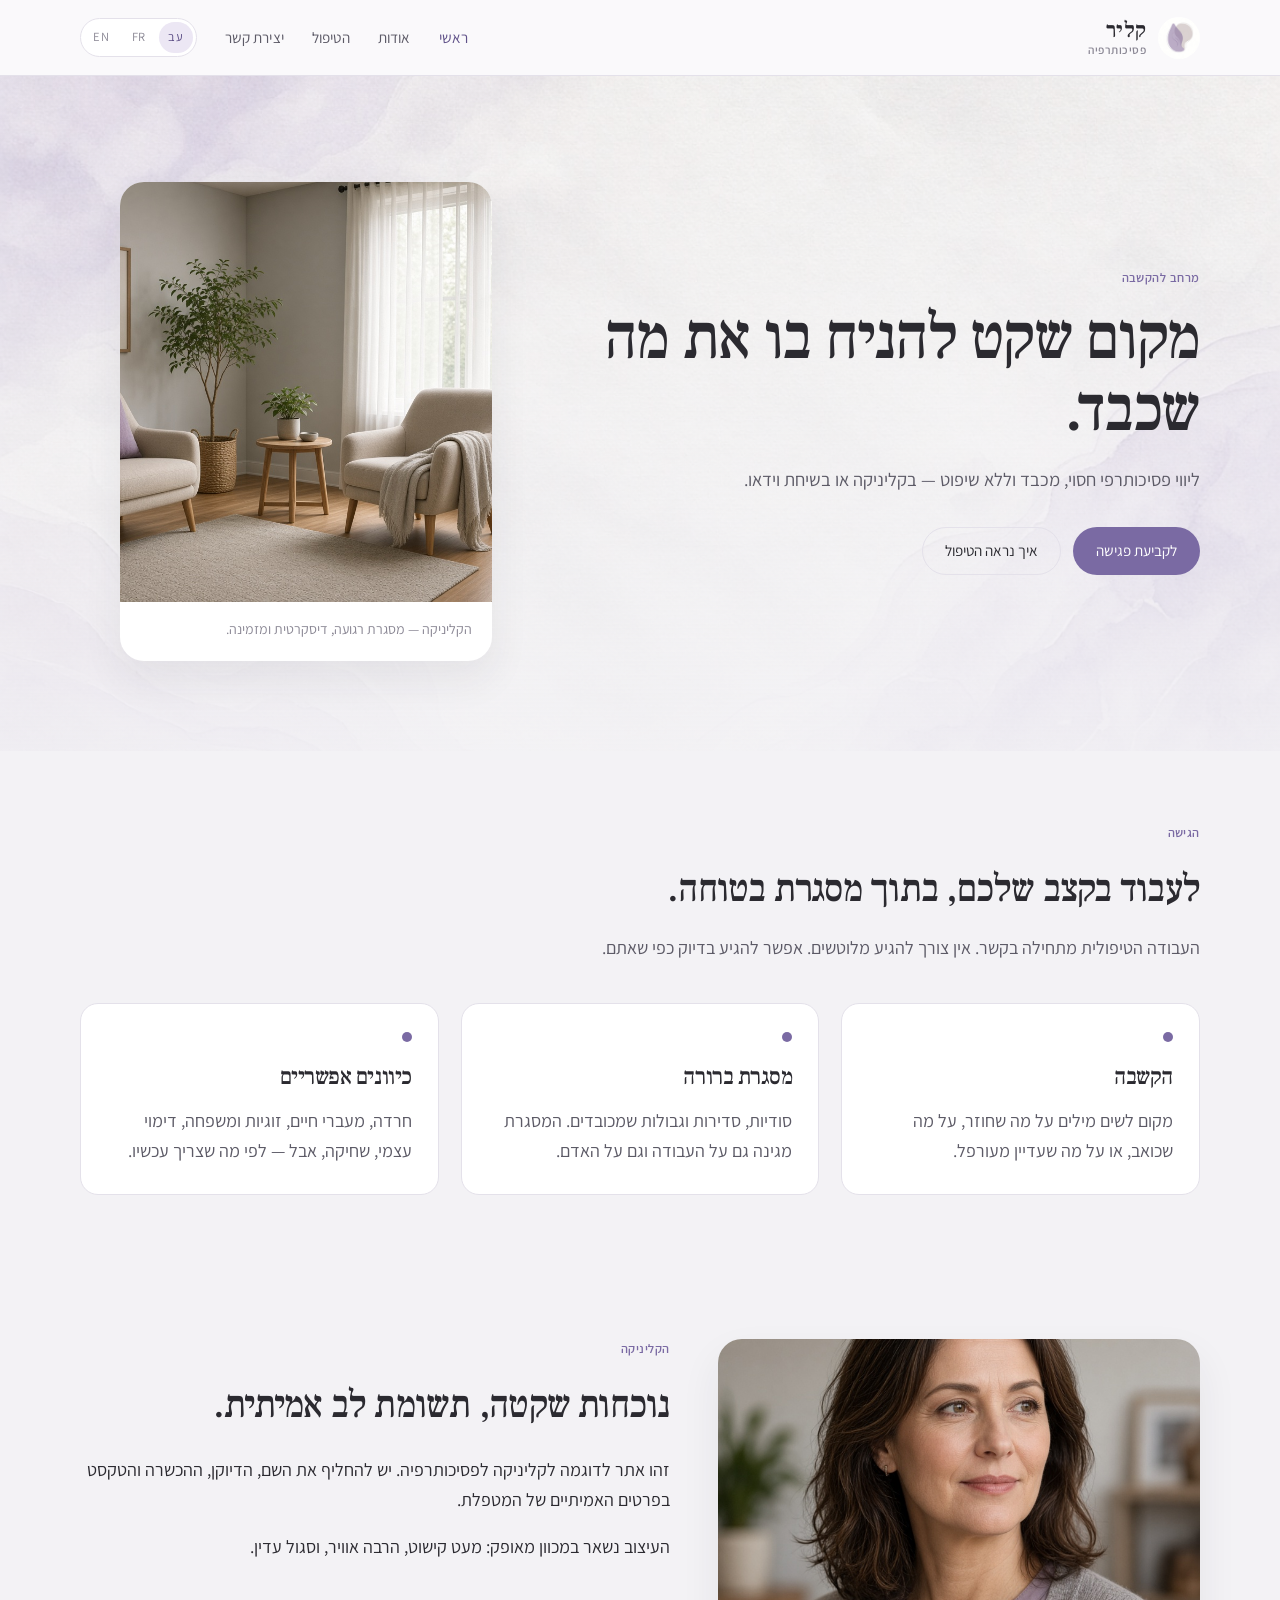
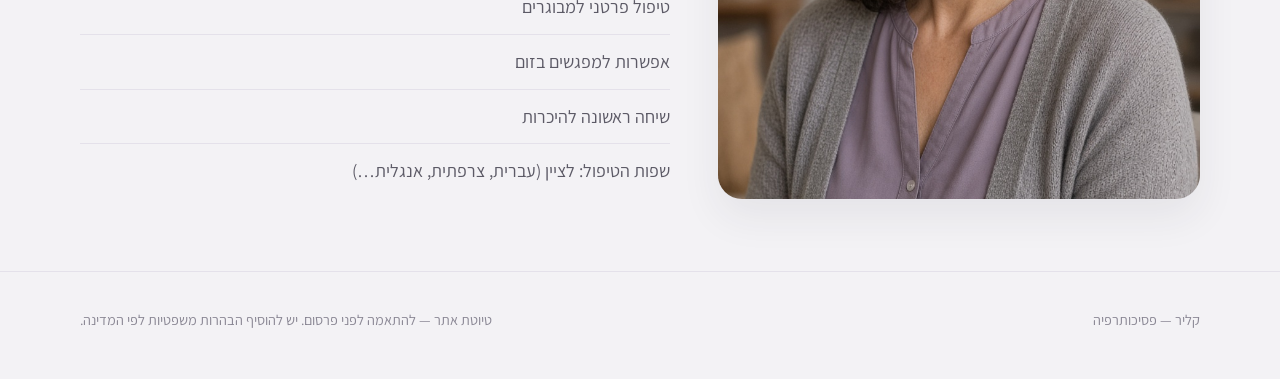
==== index.html @ 71060e82 "Add files via upload" ====
<!DOCTYPE html>
<html lang="he" dir="rtl">
<head>
  <meta charset="UTF-8" />
  <meta name="viewport" content="width=device-width, initial-scale=1" />
  <title>קליר — פסיכותרפיה</title>
  <meta name="description" content="קליניקה לפסיכותרפיה — מרחב הקשבה חסוי ומכבד." />
  <link rel="preconnect" href="https://fonts.googleapis.com" />
  <link rel="preconnect" href="https://fonts.gstatic.com" crossorigin />
  <link href="https://fonts.googleapis.com/css2?family=Assistant:wght@400;500;600;700&family=Cormorant+Garamond:ital,wght@0,500;0,600;1,500&family=Frank+Ruhl+Libre:wght@500;600;700&family=Source+Sans+3:wght@400;500;600&display=swap" rel="stylesheet" />
  <link rel="stylesheet" href="css/styles.css" />
</head>
<body>
  <header class="site-header">
    <div class="wrap header-inner">
      <a class="brand" href="index.html">
        <img class="brand-mark" src="images/logo-mark.jpg" alt="" />
        <span class="brand-text">
          <span class="brand-name">קליר</span>
          <span class="brand-sub" data-i18n="brandSub">פסיכותרפיה</span>
        </span>
      </a>
      <button class="menu-btn" aria-label="תפריט">☰</button>
      <nav class="nav">
        <a class="active" href="index.html" data-i18n="navHome">ראשי</a>
        <a href="about.html" data-i18n="navAbout">אודות</a>
        <a href="services.html" data-i18n="navServices">הטיפול</a>
        <a href="contact.html" data-i18n="navContact">יצירת קשר</a>
        <div class="lang">
          <button type="button" data-lang="he" class="active">עב</button>
          <button type="button" data-lang="fr">FR</button>
          <button type="button" data-lang="en">EN</button>
        </div>
      </nav>
    </div>
  </header>

  <main>
    <section class="hero">
      <div class="hero-bg"></div>
      <div class="wrap hero-grid">
        <div>
          <p class="kicker" data-i18n="kicker">מרחב להקשבה</p>
          <h1 data-i18n="heroTitle">מקום שקט להניח בו את מה שכבד.</h1>
          <p class="lede" data-i18n="heroLede">
            ליווי פסיכותרפי חסוי, מכבד וללא שיפוט — בקליניקה או בשיחת וידאו.
          </p>
          <div class="actions">
            <a class="btn btn-primary" href="contact.html" data-i18n="ctaContact">לקביעת פגישה</a>
            <a class="btn btn-ghost" href="services.html" data-i18n="ctaServices">איך נראה הטיפול</a>
          </div>
        </div>
        <figure class="hero-card">
          <img src="images/cabinet.jpg" alt="חדר טיפול רגוע" />
          <figcaption data-i18n="heroCaption">הקליניקה — מסגרת רגועה, דיסקרטית ומזמינה.</figcaption>
        </figure>
      </div>
    </section>

    <section>
      <div class="wrap">
        <p class="kicker" data-i18n="approachKicker">הגישה</p>
        <h2 class="section-title" data-i18n="approachTitle">לעבוד בקצב שלכם, בתוך מסגרת בטוחה.</h2>
        <p class="section-intro" data-i18n="approachIntro">
          העבודה הטיפולית מתחילה בקשר. אין צורך להגיע מלוטשים. אפשר להגיע בדיוק כפי שאתם.
        </p>
        <div class="cards">
          <article class="card">
            <div class="icon-dot"></div>
            <h3 data-i18n="card1Title">הקשבה</h3>
            <p data-i18n="card1Text">מקום לשים מילים על מה שחוזר, על מה שכואב, או על מה שעדיין מעורפל.</p>
          </article>
          <article class="card">
            <div class="icon-dot"></div>
            <h3 data-i18n="card2Title">מסגרת ברורה</h3>
            <p data-i18n="card2Text">סודיות, סדירות וגבולות שמכובדים. המסגרת מגינה גם על העבודה וגם על האדם.</p>
          </article>
          <article class="card">
            <div class="icon-dot"></div>
            <h3 data-i18n="card3Title">כיוונים אפשריים</h3>
            <p data-i18n="card3Text">חרדה, מעברי חיים, זוגיות ומשפחה, דימוי עצמי, שחיקה, אבל — לפי מה שצריך עכשיו.</p>
          </article>
        </div>
      </div>
    </section>

    <section>
      <div class="wrap split">
        <img src="images/therapist.jpg" alt="דיוקן המטפלת — להחלפה" />
        <div>
          <p class="kicker" data-i18n="aboutKicker">הקליניקה</p>
          <h2 class="section-title" data-i18n="aboutTitle">נוכחות שקטה, תשומת לב אמיתית.</h2>
          <p data-i18n="aboutP1">
            זהו אתר לדוגמה לקליניקה לפסיכותרפיה. יש להחליף את השם, הדיוקן, ההכשרה והטקסט בפרטים האמיתיים של המטפלת.
          </p>
          <p data-i18n="aboutP2">
            העיצוב נשאר במכוון מאופק: מעט קישוט, הרבה אוויר, וסגול עדין.
          </p>
          <ul class="list">
            <li data-i18n="aboutLi1">טיפול פרטני למבוגרים</li>
            <li data-i18n="aboutLi2">אפשרות למפגשים בזום</li>
            <li data-i18n="aboutLi3">שיחה ראשונה להיכרות</li>
            <li data-i18n="aboutLi4">שפות הטיפול: לציין (עברית, צרפתית, אנגלית…)</li>
          </ul>
        </div>
      </div>
    </section>
  </main>

  <footer class="site-footer">
    <div class="wrap footer-grid">
      <div>קליר — <span data-i18n="brandSub">פסיכותרפיה</span></div>
      <div data-i18n="footerNote">טיוטת אתר — להתאמה לפני פרסום. יש להוסיף הבהרות משפטיות לפי המדינה.</div>
    </div>
  </footer>
  <script src="js/main.js"></script>
</body>
</html>
---- css/styles.css ----
:root {
  --bg: #f3f2f5;
  --bg-elev: #fbfafc;
  --surface: #ffffff;
  --ink: #2b2a30;
  --ink-soft: #5c5a66;
  --muted: #8a8794;
  --line: #e4e1ea;
  --violet: #7a6aa3;
  --violet-deep: #5f5188;
  --violet-soft: #ece7f4;
  --violet-mist: #f4f0f8;
  --shadow: 0 18px 40px rgba(47, 40, 62, 0.07);
  --radius: 18px;
  --header-h: 76px;
  --serif: "Frank Ruhl Libre", "Cormorant Garamond", "Times New Roman", serif;
  --sans: "Assistant", "Heebo", "Source Sans 3", "Segoe UI", sans-serif;
}

*,
*::before,
*::after {
  box-sizing: border-box;
}

html {
  scroll-behavior: smooth;
}

html[dir="rtl"] body {
  font-size: 18px;
}

body {
  margin: 0;
  font-family: var(--sans);
  font-size: 17px;
  line-height: 1.65;
  color: var(--ink);
  background: var(--bg);
  min-height: 100vh;
}

img {
  max-width: 100%;
  display: block;
}

a {
  color: var(--violet-deep);
  text-decoration: none;
}

a:hover {
  color: var(--violet);
}

.wrap {
  width: min(1120px, calc(100% - 40px));
  margin: 0 auto;
}

/* Header */
.site-header {
  position: sticky;
  top: 0;
  z-index: 40;
  height: var(--header-h);
  background: rgba(251, 250, 252, 0.88);
  backdrop-filter: blur(16px);
  border-bottom: 1px solid var(--line);
}

.header-inner {
  height: 100%;
  display: flex;
  align-items: center;
  justify-content: space-between;
  gap: 20px;
}

.brand {
  display: flex;
  align-items: center;
  gap: 12px;
  color: var(--ink);
}

.brand-mark {
  width: 42px;
  height: 42px;
  border-radius: 50%;
  object-fit: cover;
  background: var(--violet-soft);
}

.brand-text {
  display: flex;
  flex-direction: column;
  line-height: 1.15;
}

.brand-name {
  font-family: var(--serif);
  font-size: 1.35rem;
  font-weight: 600;
  letter-spacing: 0.01em;
}

.brand-sub {
  font-size: 0.72rem;
  letter-spacing: 0.14em;
  text-transform: uppercase;
  color: var(--muted);
}

.nav {
  display: flex;
  align-items: center;
  gap: 28px;
}

.nav a {
  color: var(--ink-soft);
  font-size: 0.95rem;
  letter-spacing: 0.01em;
}

.nav a:hover,
.nav a.active {
  color: var(--violet-deep);
}

.lang {
  display: flex;
  gap: 4px;
  border: 1px solid var(--line);
  border-radius: 999px;
  padding: 3px;
  background: var(--surface);
}

.lang button {
  border: 0;
  background: transparent;
  color: var(--muted);
  font: inherit;
  font-size: 0.78rem;
  letter-spacing: 0.06em;
  padding: 5px 9px;
  border-radius: 999px;
  cursor: pointer;
}

.lang button.active {
  background: var(--violet-soft);
  color: var(--violet-deep);
}

.menu-btn {
  display: none;
  border: 1px solid var(--line);
  background: var(--surface);
  border-radius: 10px;
  width: 42px;
  height: 42px;
  cursor: pointer;
}

/* Hero */
.hero {
  position: relative;
  padding: 88px 0 72px;
  overflow: hidden;
}

.hero-bg {
  position: absolute;
  inset: 0;
  background:
    linear-gradient(180deg, rgba(243, 242, 245, 0.35), rgba(243, 242, 245, 0.92)),
    url("../images/hero-wash.jpg") center/cover no-repeat;
  pointer-events: none;
}

.hero-grid {
  position: relative;
  display: grid;
  grid-template-columns: 1.15fr 0.85fr;
  gap: 56px;
  align-items: center;
}

.kicker {
  color: var(--violet);
  letter-spacing: 0.16em;
  text-transform: uppercase;
  font-size: 0.78rem;
  font-weight: 600;
  margin: 0 0 14px;
}

html[dir="rtl"] .kicker,
html[dir="rtl"] .brand-sub {
  letter-spacing: 0.04em;
  text-transform: none;
  font-weight: 600;
}

h1,
h2,
h3 {
  font-family: var(--serif);
  font-weight: 500;
  letter-spacing: -0.02em;
  color: var(--ink);
}

h1 {
  font-size: clamp(2.4rem, 5vw, 4.1rem);
  line-height: 1.12;
  margin: 0 0 18px;
}

.lede {
  font-size: 1.15rem;
  color: var(--ink-soft);
  max-width: 36rem;
  margin: 0 0 32px;
}

.actions {
  display: flex;
  flex-wrap: wrap;
  gap: 12px;
}

.btn {
  display: inline-flex;
  align-items: center;
  justify-content: center;
  min-height: 48px;
  padding: 0 22px;
  border-radius: 999px;
  border: 1px solid transparent;
  font: inherit;
  font-size: 0.95rem;
  cursor: pointer;
}

.btn-primary {
  background: var(--violet);
  color: #fff;
}

.btn-primary:hover {
  background: var(--violet-deep);
  color: #fff;
}

.btn-ghost {
  background: transparent;
  border-color: var(--line);
  color: var(--ink);
}

.hero-card {
  background: var(--surface);
  border-radius: 24px;
  box-shadow: var(--shadow);
  overflow: hidden;
}

.hero-card img {
  width: 100%;
  height: 420px;
  object-fit: cover;
}

.hero-card figcaption {
  padding: 16px 20px 20px;
  color: var(--muted);
  font-size: 0.88rem;
}

/* Sections */
section {
  padding: 72px 0;
}

.section-title {
  font-size: clamp(1.8rem, 3vw, 2.6rem);
  margin: 0 0 12px;
}

.section-intro {
  color: var(--ink-soft);
  max-width: 40rem;
  margin: 0 0 40px;
}

.cards {
  display: grid;
  grid-template-columns: repeat(3, 1fr);
  gap: 22px;
}

.card {
  background: var(--surface);
  border: 1px solid var(--line);
  border-radius: var(--radius);
  padding: 28px 26px;
}

.card h3 {
  font-size: 1.45rem;
  margin: 0 0 10px;
}

.card p {
  margin: 0;
  color: var(--ink-soft);
}

.icon-dot {
  width: 10px;
  height: 10px;
  border-radius: 50%;
  background: var(--violet);
  margin-bottom: 16px;
}

.split {
  display: grid;
  grid-template-columns: 0.9fr 1.1fr;
  gap: 48px;
  align-items: center;
}

.split img {
  width: 100%;
  height: 460px;
  object-fit: cover;
  border-radius: 24px;
  box-shadow: var(--shadow);
}

.soft-panel {
  background: var(--violet-mist);
  border-radius: 28px;
  padding: 48px;
}

.list {
  margin: 0;
  padding: 0;
  list-style: none;
}

.list li {
  padding: 12px 0;
  border-bottom: 1px solid var(--line);
  color: var(--ink-soft);
}

.list li:last-child {
  border-bottom: 0;
}

/* Contact */
.form {
  display: grid;
  gap: 14px;
  background: var(--surface);
  border: 1px solid var(--line);
  border-radius: 24px;
  padding: 28px;
}

label {
  display: grid;
  gap: 6px;
  font-size: 0.88rem;
  color: var(--ink-soft);
}

input,
textarea,
select {
  font: inherit;
  color: var(--ink);
  border: 1px solid var(--line);
  border-radius: 12px;
  padding: 12px 14px;
  background: var(--bg-elev);
}

textarea {
  min-height: 140px;
  resize: vertical;
}

.note {
  font-size: 0.85rem;
  color: var(--muted);
}

.meta {
  color: var(--ink-soft);
}

.meta strong {
  display: block;
  color: var(--ink);
  font-weight: 600;
  margin-bottom: 4px;
}

/* Footer */
.site-footer {
  border-top: 1px solid var(--line);
  padding: 36px 0 48px;
  color: var(--muted);
  font-size: 0.9rem;
}

.footer-grid {
  display: flex;
  justify-content: space-between;
  gap: 24px;
  flex-wrap: wrap;
}

/* Utilities */
.center {
  text-align: center;
}

.center .section-intro {
  margin-left: auto;
  margin-right: auto;
}

.page-hero {
  padding: 56px 0 20px;
}

.page-hero h1 {
  font-size: clamp(2.1rem, 4vw, 3.3rem);
}

[hidden] {
  display: none !important;
}

@media (max-width: 860px) {
  .menu-btn {
    display: inline-flex;
    align-items: center;
    justify-content: center;
  }

  .nav {
    display: none;
    position: absolute;
    top: var(--header-h);
    left: 0;
    right: 0;
    background: var(--bg-elev);
    border-bottom: 1px solid var(--line);
    flex-direction: column;
    align-items: flex-start;
    padding: 18px 20px 22px;
    gap: 14px;
  }

  .nav.open {
    display: flex;
  }

  .hero-grid,
  .split,
  .cards {
    grid-template-columns: 1fr;
  }

  .hero-card img,
  .split img {
    height: 320px;
  }

  .soft-panel {
    padding: 28px;
  }
}
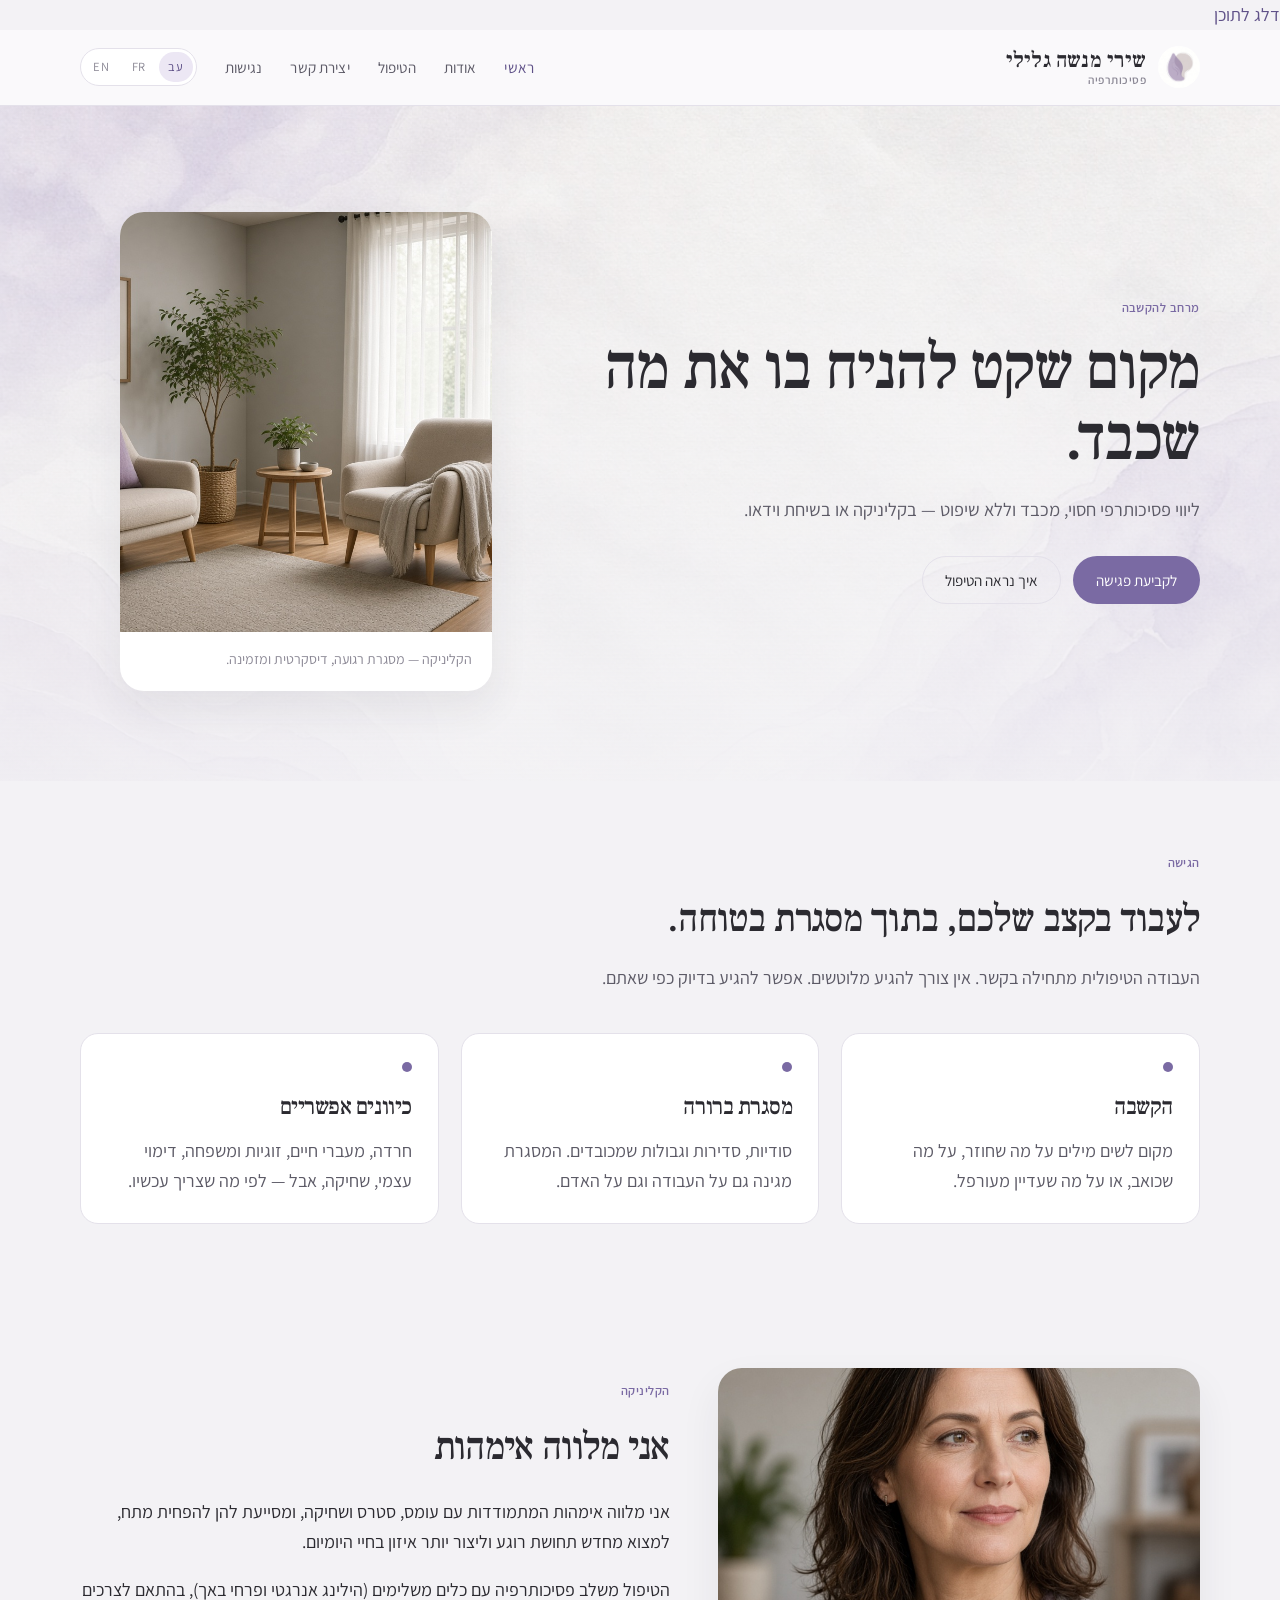
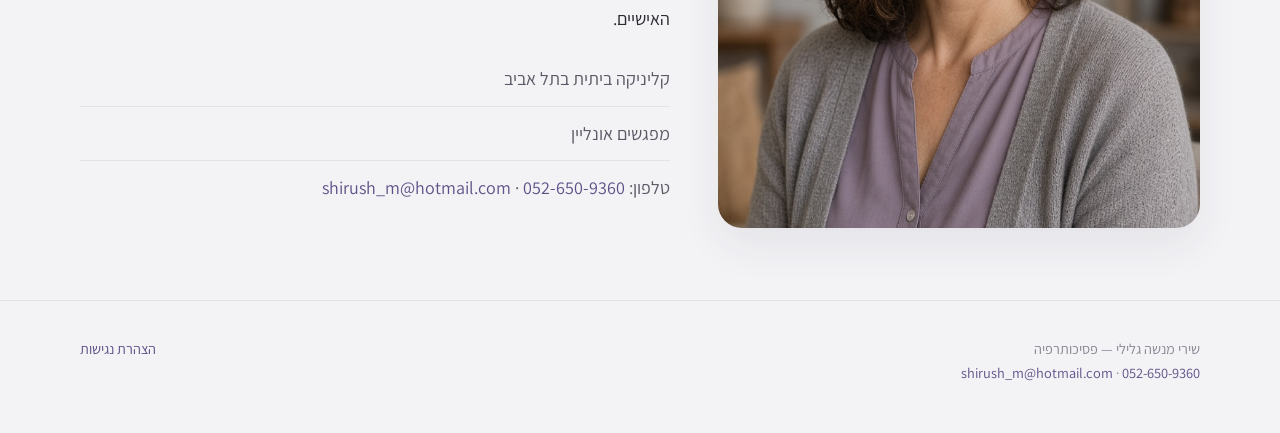
==== commit 456a3c8f: "Add files via upload" ====
--- a/index.html
+++ b/index.html
@@ -3,29 +3,31 @@
 <head>
   <meta charset="UTF-8" />
   <meta name="viewport" content="width=device-width, initial-scale=1" />
-  <title>קליר — פסיכותרפיה</title>
-  <meta name="description" content="קליניקה לפסיכותרפיה — מרחב הקשבה חסוי ומכבד." />
+  <title>שירי מנשה גלילי — פסיכותרפיסטית</title>
+  <meta name="description" content="שירי מנשה גלילי — פסיכותרפיסטית (טיפול רגשי). מרחב הקשבה חסוי ומכבד." />
   <link rel="preconnect" href="https://fonts.googleapis.com" />
   <link rel="preconnect" href="https://fonts.gstatic.com" crossorigin />
   <link href="https://fonts.googleapis.com/css2?family=Assistant:wght@400;500;600;700&family=Cormorant+Garamond:ital,wght@0,500;0,600;1,500&family=Frank+Ruhl+Libre:wght@500;600;700&family=Source+Sans+3:wght@400;500;600&display=swap" rel="stylesheet" />
   <link rel="stylesheet" href="css/styles.css" />
 </head>
 <body>
+  <a class="skip-link" href="#main">דלג לתוכן</a>
   <header class="site-header">
     <div class="wrap header-inner">
       <a class="brand" href="index.html">
-        <img class="brand-mark" src="images/logo-mark.jpg" alt="" />
+        <img class="brand-mark" src="images/logo-mark.jpg" alt="לוגו שירי מנשה גלילי" />
         <span class="brand-text">
-          <span class="brand-name">קליר</span>
-          <span class="brand-sub" data-i18n="brandSub">פסיכותרפיה</span>
+          <span class="brand-name">שירי מנשה גלילי</span>
+          <span class="brand-sub" data-i18n="brandSub">פסיכותרפיסטית</span>
         </span>
       </a>
-      <button class="menu-btn" aria-label="תפריט">☰</button>
+      <button class="menu-btn" aria-label="פתח תפריט" aria-expanded="false">☰</button>
       <nav class="nav">
-        <a class="active" href="index.html" data-i18n="navHome">ראשי</a>
+        <a class="active" href="index.html" aria-current="page" data-i18n="navHome">ראשי</a>
         <a href="about.html" data-i18n="navAbout">אודות</a>
         <a href="services.html" data-i18n="navServices">הטיפול</a>
         <a href="contact.html" data-i18n="navContact">יצירת קשר</a>
+        <a href="accessibility.html">נגישות</a>
         <div class="lang">
           <button type="button" data-lang="he" class="active">עב</button>
           <button type="button" data-lang="fr">FR</button>
@@ -35,7 +37,7 @@
     </div>
   </header>
 
-  <main>
+  <main id="main">
     <section class="hero">
       <div class="hero-bg"></div>
       <div class="wrap hero-grid">
@@ -86,21 +88,20 @@
 
     <section>
       <div class="wrap split">
-        <img src="images/therapist.jpg" alt="דיוקן המטפלת — להחלפה" />
+        <img src="images/therapist.jpg" alt="שירי מנשה גלילי, פסיכותרפיסטית" />
         <div>
-          <p class="kicker" data-i18n="aboutKicker">הקליניקה</p>
-          <h2 class="section-title" data-i18n="aboutTitle">נוכחות שקטה, תשומת לב אמיתית.</h2>
-          <p data-i18n="aboutP1">
-            זהו אתר לדוגמה לקליניקה לפסיכותרפיה. יש להחליף את השם, הדיוקן, ההכשרה והטקסט בפרטים האמיתיים של המטפלת.
+          <p class="kicker">הקליניקה</p>
+          <h2 class="section-title">אני מלווה אימהות</h2>
+          <p>
+            אני מלווה אימהות המתמודדות עם עומס, סטרס ושחיקה, ומסייעת להן להפחית מתח, למצוא מחדש תחושת רוגע וליצור יותר איזון בחיי היומיום.
           </p>
-          <p data-i18n="aboutP2">
-            העיצוב נשאר במכוון מאופק: מעט קישוט, הרבה אוויר, וסגול עדין.
+          <p>
+            הטיפול משלב פסיכותרפיה עם כלים משלימים (הילינג אנרגטי ופרחי באך), בהתאם לצרכים האישיים.
           </p>
           <ul class="list">
-            <li data-i18n="aboutLi1">טיפול פרטני למבוגרים</li>
-            <li data-i18n="aboutLi2">אפשרות למפגשים בזום</li>
-            <li data-i18n="aboutLi3">שיחה ראשונה להיכרות</li>
-            <li data-i18n="aboutLi4">שפות הטיפול: לציין (עברית, צרפתית, אנגלית…)</li>
+            <li>קליניקה ביתית בתל אביב</li>
+            <li>מפגשים אונליין</li>
+            <li>טלפון: <a href="tel:0526509360">052-650-9360</a> · <a href="mailto:shirush_m@hotmail.com">shirush_m@hotmail.com</a></li>
           </ul>
         </div>
       </div>
@@ -109,8 +110,8 @@
 
   <footer class="site-footer">
     <div class="wrap footer-grid">
-      <div>קליר — <span data-i18n="brandSub">פסיכותרפיה</span></div>
-      <div data-i18n="footerNote">טיוטת אתר — להתאמה לפני פרסום. יש להוסיף הבהרות משפטיות לפי המדינה.</div>
+      <div>שירי מנשה גלילי — <span data-i18n="brandSub">פסיכותרפיסטית</span><br><a href="tel:0526509360">052-650-9360</a> · <a href="mailto:shirush_m@hotmail.com">shirush_m@hotmail.com</a></div>
+      <div><a href="accessibility.html">הצהרת נגישות</a></div>
     </div>
   </footer>
   <script src="js/main.js"></script>
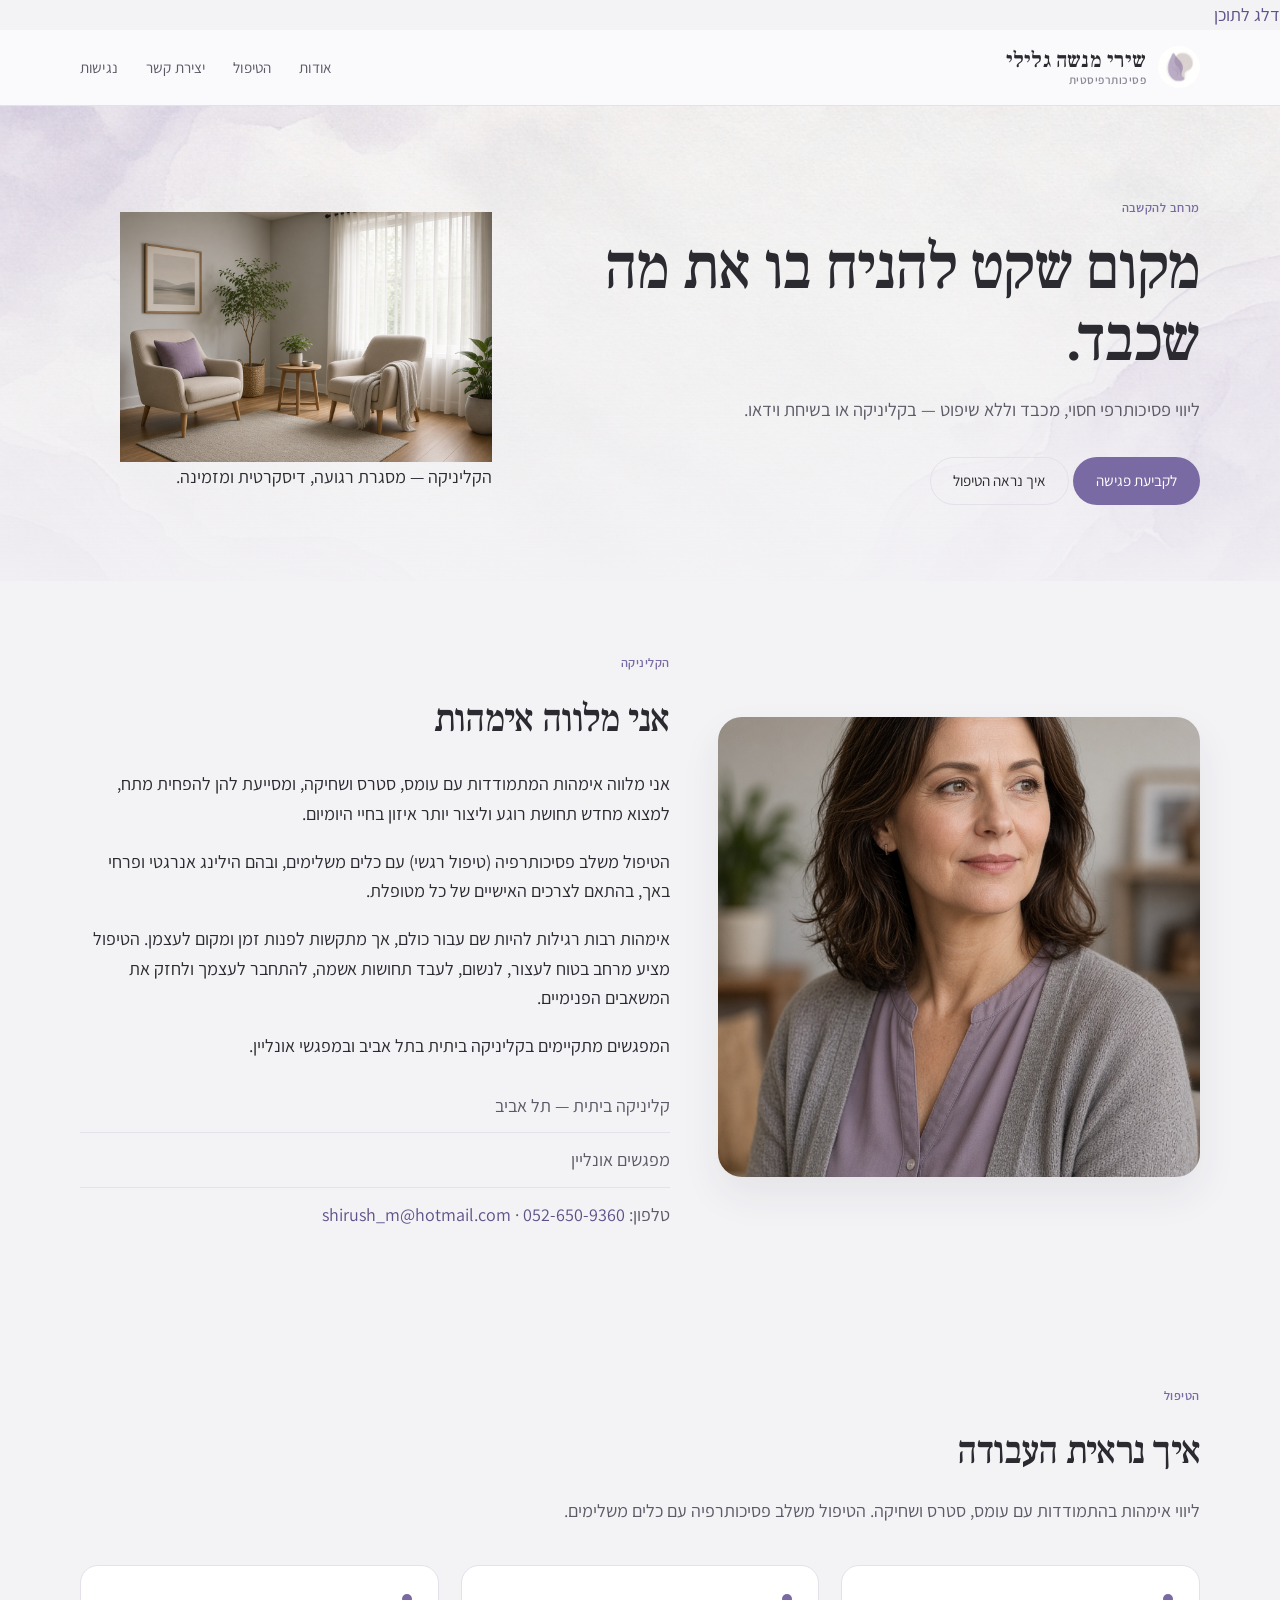
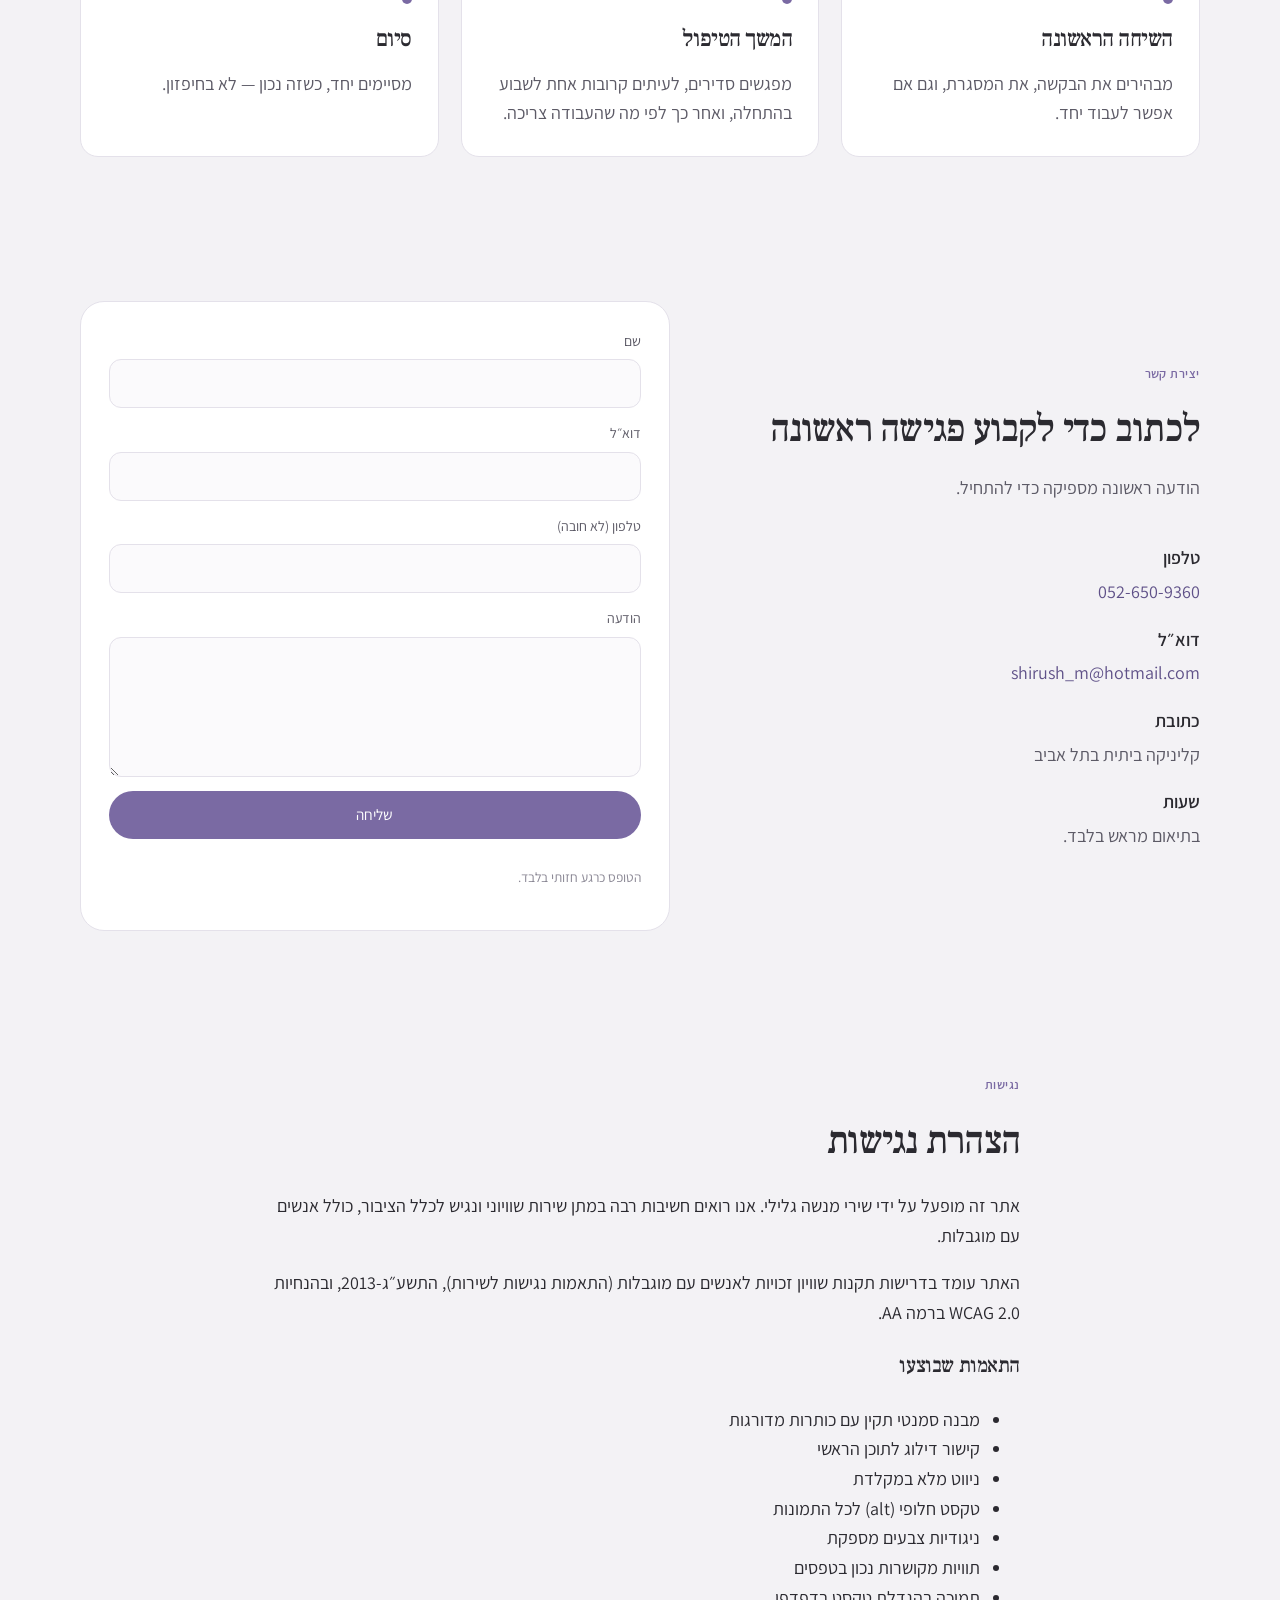
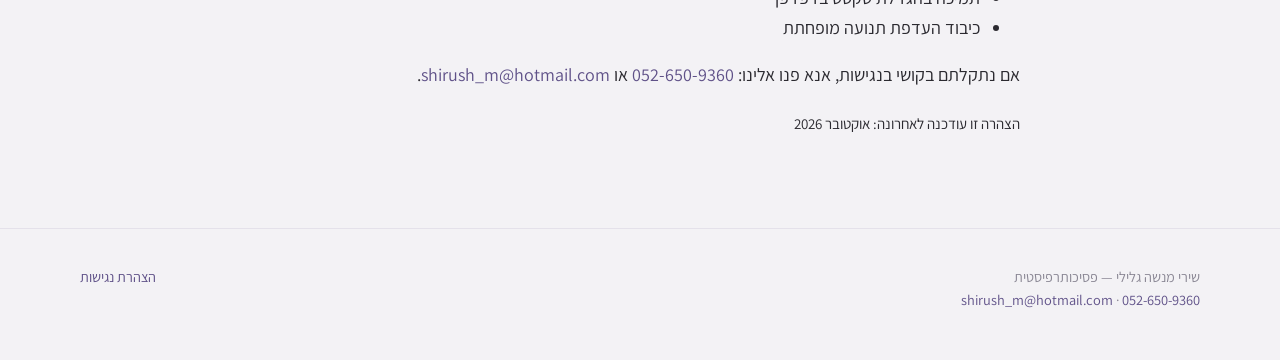
==== commit 7932868d: "Add files via upload" ====
--- a/index.html
+++ b/index.html
@@ -4,7 +4,7 @@
   <meta charset="UTF-8" />
   <meta name="viewport" content="width=device-width, initial-scale=1" />
   <title>שירי מנשה גלילי — פסיכותרפיסטית</title>
-  <meta name="description" content="שירי מנשה גלילי — פסיכותרפיסטית (טיפול רגשי). מרחב הקשבה חסוי ומכבד." />
+  <meta name="description" content="שירי מנשה גלילי — פסיכותרפיסטית (טיפול רגשי). ליווי אימהות בהתמודדות עם עומס, סטרס ושחיקה. קליניקה ביתית בתל אביב ומפגשים אונליין." />
   <link rel="preconnect" href="https://fonts.googleapis.com" />
   <link rel="preconnect" href="https://fonts.gstatic.com" crossorigin />
   <link href="https://fonts.googleapis.com/css2?family=Assistant:wght@400;500;600;700&family=Cormorant+Garamond:ital,wght@0,500;0,600;1,500&family=Frank+Ruhl+Libre:wght@500;600;700&family=Source+Sans+3:wght@400;500;600&display=swap" rel="stylesheet" />
@@ -12,106 +12,155 @@
 </head>
 <body>
   <a class="skip-link" href="#main">דלג לתוכן</a>
-  <header class="site-header">
+  <header class="site-header" role="banner">
     <div class="wrap header-inner">
-      <a class="brand" href="index.html">
+      <a class="brand" href="#top">
         <img class="brand-mark" src="images/logo-mark.jpg" alt="לוגו שירי מנשה גלילי" />
         <span class="brand-text">
           <span class="brand-name">שירי מנשה גלילי</span>
-          <span class="brand-sub" data-i18n="brandSub">פסיכותרפיסטית</span>
+          <span class="brand-sub">פסיכותרפיסטית</span>
         </span>
       </a>
       <button class="menu-btn" aria-label="פתח תפריט" aria-expanded="false">☰</button>
-      <nav class="nav">
-        <a class="active" href="index.html" aria-current="page" data-i18n="navHome">ראשי</a>
-        <a href="about.html" data-i18n="navAbout">אודות</a>
-        <a href="services.html" data-i18n="navServices">הטיפול</a>
-        <a href="contact.html" data-i18n="navContact">יצירת קשר</a>
-        <a href="accessibility.html">נגישות</a>
-        <div class="lang">
-          <button type="button" data-lang="he" class="active">עב</button>
-          <button type="button" data-lang="fr">FR</button>
-          <button type="button" data-lang="en">EN</button>
-        </div>
+      <nav class="nav" role="navigation" aria-label="תפריט ראשי">
+        <a href="#about">אודות</a>
+        <a href="#services">הטיפול</a>
+        <a href="#contact">יצירת קשר</a>
+        <a href="#accessibility">נגישות</a>
       </nav>
     </div>
   </header>
 
   <main id="main">
-    <section class="hero">
+    <!-- Hero -->
+    <section id="top" class="hero">
       <div class="hero-bg"></div>
       <div class="wrap hero-grid">
         <div>
-          <p class="kicker" data-i18n="kicker">מרחב להקשבה</p>
-          <h1 data-i18n="heroTitle">מקום שקט להניח בו את מה שכבד.</h1>
-          <p class="lede" data-i18n="heroLede">
-            ליווי פסיכותרפי חסוי, מכבד וללא שיפוט — בקליניקה או בשיחת וידאו.
-          </p>
-          <div class="actions">
-            <a class="btn btn-primary" href="contact.html" data-i18n="ctaContact">לקביעת פגישה</a>
-            <a class="btn btn-ghost" href="services.html" data-i18n="ctaServices">איך נראה הטיפול</a>
+          <p class="kicker">מרחב להקשבה</p>
+          <h1>מקום שקט להניח בו את מה שכבד.</h1>
+          <p class="lede">ליווי פסיכותרפי חסוי, מכבד וללא שיפוט — בקליניקה או בשיחת וידאו.</p>
+          <div class="hero-actions">
+            <a class="btn btn-primary" href="#contact">לקביעת פגישה</a>
+            <a class="btn btn-ghost" href="#services">איך נראה הטיפול</a>
           </div>
         </div>
-        <figure class="hero-card">
+        <figure class="hero-figure">
           <img src="images/cabinet.jpg" alt="חדר טיפול רגוע" />
-          <figcaption data-i18n="heroCaption">הקליניקה — מסגרת רגועה, דיסקרטית ומזמינה.</figcaption>
+          <figcaption>הקליניקה — מסגרת רגועה, דיסקרטית ומזמינה.</figcaption>
         </figure>
       </div>
     </section>
 
-    <section>
-      <div class="wrap">
-        <p class="kicker" data-i18n="approachKicker">הגישה</p>
-        <h2 class="section-title" data-i18n="approachTitle">לעבוד בקצב שלכם, בתוך מסגרת בטוחה.</h2>
-        <p class="section-intro" data-i18n="approachIntro">
-          העבודה הטיפולית מתחילה בקשר. אין צורך להגיע מלוטשים. אפשר להגיע בדיוק כפי שאתם.
-        </p>
-        <div class="cards">
-          <article class="card">
-            <div class="icon-dot"></div>
-            <h3 data-i18n="card1Title">הקשבה</h3>
-            <p data-i18n="card1Text">מקום לשים מילים על מה שחוזר, על מה שכואב, או על מה שעדיין מעורפל.</p>
-          </article>
-          <article class="card">
-            <div class="icon-dot"></div>
-            <h3 data-i18n="card2Title">מסגרת ברורה</h3>
-            <p data-i18n="card2Text">סודיות, סדירות וגבולות שמכובדים. המסגרת מגינה גם על העבודה וגם על האדם.</p>
-          </article>
-          <article class="card">
-            <div class="icon-dot"></div>
-            <h3 data-i18n="card3Title">כיוונים אפשריים</h3>
-            <p data-i18n="card3Text">חרדה, מעברי חיים, זוגיות ומשפחה, דימוי עצמי, שחיקה, אבל — לפי מה שצריך עכשיו.</p>
-          </article>
-        </div>
-      </div>
-    </section>
-
-    <section>
+    <!-- About -->
+    <section id="about">
       <div class="wrap split">
         <img src="images/therapist.jpg" alt="שירי מנשה גלילי, פסיכותרפיסטית" />
         <div>
           <p class="kicker">הקליניקה</p>
           <h2 class="section-title">אני מלווה אימהות</h2>
-          <p>
-            אני מלווה אימהות המתמודדות עם עומס, סטרס ושחיקה, ומסייעת להן להפחית מתח, למצוא מחדש תחושת רוגע וליצור יותר איזון בחיי היומיום.
-          </p>
-          <p>
-            הטיפול משלב פסיכותרפיה עם כלים משלימים (הילינג אנרגטי ופרחי באך), בהתאם לצרכים האישיים.
-          </p>
+          <p>אני מלווה אימהות המתמודדות עם עומס, סטרס ושחיקה, ומסייעת להן להפחית מתח, למצוא מחדש תחושת רוגע וליצור יותר איזון בחיי היומיום.</p>
+          <p>הטיפול משלב פסיכותרפיה (טיפול רגשי) עם כלים משלימים, ובהם הילינג אנרגטי ופרחי באך, בהתאם לצרכים האישיים של כל מטופלת.</p>
+          <p>אימהות רבות רגילות להיות שם עבור כולם, אך מתקשות לפנות זמן ומקום לעצמן. הטיפול מציע מרחב בטוח לעצור, לנשום, לעבד תחושות אשמה, להתחבר לעצמך ולחזק את המשאבים הפנימיים.</p>
+          <p>המפגשים מתקיימים בקליניקה ביתית בתל אביב ובמפגשי אונליין.</p>
           <ul class="list">
-            <li>קליניקה ביתית בתל אביב</li>
+            <li>קליניקה ביתית — תל אביב</li>
             <li>מפגשים אונליין</li>
             <li>טלפון: <a href="tel:0526509360">052-650-9360</a> · <a href="mailto:shirush_m@hotmail.com">shirush_m@hotmail.com</a></li>
           </ul>
         </div>
       </div>
     </section>
+
+    <!-- Services -->
+    <section id="services">
+      <div class="wrap">
+        <p class="kicker">הטיפול</p>
+        <h2 class="section-title">איך נראית העבודה</h2>
+        <p class="section-intro">ליווי אימהות בהתמודדות עם עומס, סטרס ושחיקה. הטיפול משלב פסיכותרפיה עם כלים משלימים.</p>
+        <div class="cards">
+          <article class="card">
+            <div class="icon-dot"></div>
+            <h3>השיחה הראשונה</h3>
+            <p>מבהירים את הבקשה, את המסגרת, וגם אם אפשר לעבוד יחד.</p>
+          </article>
+          <article class="card">
+            <div class="icon-dot"></div>
+            <h3>המשך הטיפול</h3>
+            <p>מפגשים סדירים, לעיתים קרובות אחת לשבוע בהתחלה, ואחר כך לפי מה שהעבודה צריכה.</p>
+          </article>
+          <article class="card">
+            <div class="icon-dot"></div>
+            <h3>סיום</h3>
+            <p>מסיימים יחד, כשזה נכון — לא בחיפזון.</p>
+          </article>
+        </div>
+      </div>
+    </section>
+
+    <!-- Contact -->
+    <section id="contact">
+      <div class="wrap split">
+        <div>
+          <p class="kicker">יצירת קשר</p>
+          <h2 class="section-title">לכתוב כדי לקבוע פגישה ראשונה</h2>
+          <p class="section-intro">הודעה ראשונה מספיקה כדי להתחיל.</p>
+          <p class="meta"><strong>טלפון</strong> <a href="tel:0526509360">052-650-9360</a></p>
+          <p class="meta"><strong>דוא״ל</strong> <a href="mailto:shirush_m@hotmail.com">shirush_m@hotmail.com</a></p>
+          <p class="meta"><strong>כתובת</strong> קליניקה ביתית בתל אביב</p>
+          <p class="meta"><strong>שעות</strong> בתיאום מראש בלבד.</p>
+        </div>
+        <form class="form" action="#" method="post">
+          <label for="name">
+            <span>שם</span>
+            <input id="name" type="text" name="name" required aria-required="true" />
+          </label>
+          <label for="email">
+            <span>דוא״ל</span>
+            <input id="email" type="email" name="email" required aria-required="true" />
+          </label>
+          <label for="phone">
+            <span>טלפון (לא חובה)</span>
+            <input id="phone" type="tel" name="phone" />
+          </label>
+          <label for="message">
+            <span>הודעה</span>
+            <textarea id="message" name="message" required aria-required="true"></textarea>
+          </label>
+          <button class="btn btn-primary" type="submit">שליחה</button>
+          <p class="note">הטופס כרגע חזותי בלבד.</p>
+        </form>
+      </div>
+    </section>
+
+    <!-- Accessibility -->
+    <section id="accessibility">
+      <div class="wrap" style="max-width: 760px;">
+        <p class="kicker">נגישות</p>
+        <h2 class="section-title">הצהרת נגישות</h2>
+        <p>אתר זה מופעל על ידי שירי מנשה גלילי. אנו רואים חשיבות רבה במתן שירות שוויוני ונגיש לכלל הציבור, כולל אנשים עם מוגבלות.</p>
+        <p>האתר עומד בדרישות תקנות שוויון זכויות לאנשים עם מוגבלות (התאמות נגישות לשירות), התשע״ג-2013, ובהנחיות WCAG 2.0 ברמה AA.</p>
+        <h3>התאמות שבוצעו</h3>
+        <ul>
+          <li>מבנה סמנטי תקין עם כותרות מדורגות</li>
+          <li>קישור דילוג לתוכן הראשי</li>
+          <li>ניווט מלא במקלדת</li>
+          <li>טקסט חלופי (alt) לכל התמונות</li>
+          <li>ניגודיות צבעים מספקת</li>
+          <li>תוויות מקושרות נכון בטפסים</li>
+          <li>תמיכה בהגדלת טקסט בדפדפן</li>
+          <li>כיבוד העדפת תנועה מופחתת</li>
+        </ul>
+        <p>אם נתקלתם בקושי בנגישות, אנא פנו אלינו: <a href="tel:0526509360">052-650-9360</a> או <a href="mailto:shirush_m@hotmail.com">shirush_m@hotmail.com</a>.</p>
+        <p><small>הצהרה זו עודכנה לאחרונה: אוקטובר 2026</small></p>
+      </div>
+    </section>
   </main>
 
-  <footer class="site-footer">
+  <footer class="site-footer" role="contentinfo">
     <div class="wrap footer-grid">
-      <div>שירי מנשה גלילי — <span data-i18n="brandSub">פסיכותרפיסטית</span><br><a href="tel:0526509360">052-650-9360</a> · <a href="mailto:shirush_m@hotmail.com">shirush_m@hotmail.com</a></div>
-      <div><a href="accessibility.html">הצהרת נגישות</a></div>
+      <div>שירי מנשה גלילי — פסיכותרפיסטית<br><a href="tel:0526509360">052-650-9360</a> · <a href="mailto:shirush_m@hotmail.com">shirush_m@hotmail.com</a></div>
+      <div><a href="#accessibility">הצהרת נגישות</a></div>
     </div>
   </footer>
   <script src="js/main.js"></script>
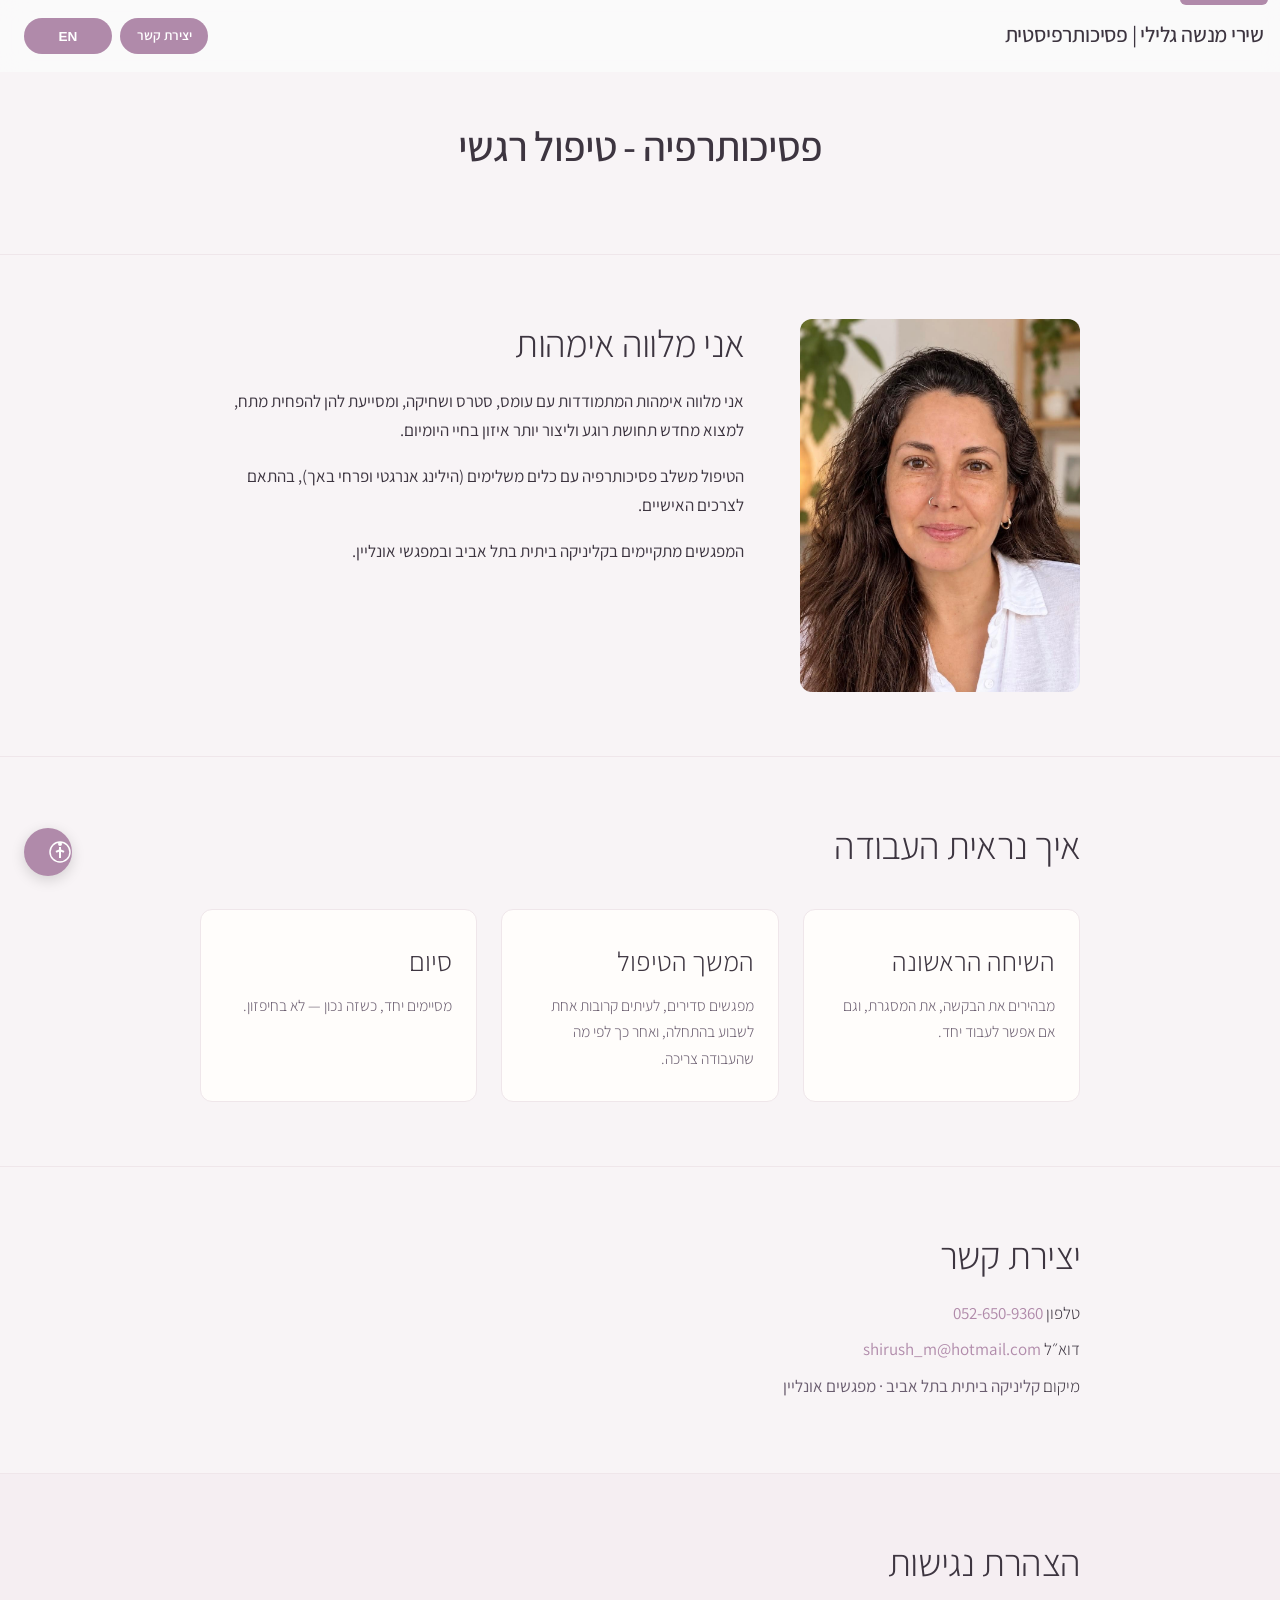
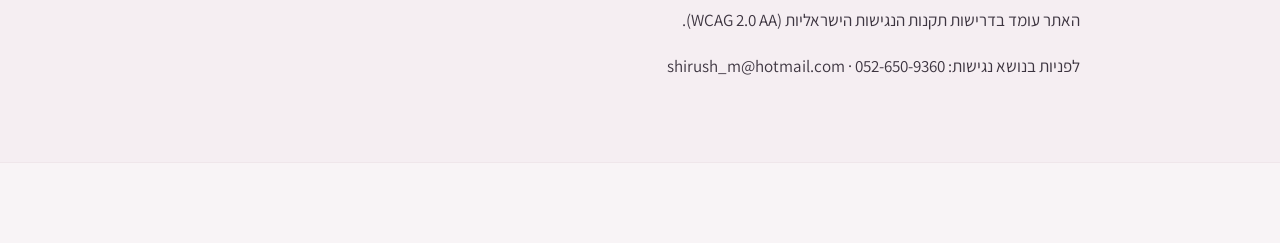
==== commit 4d132b80: "Add files via upload" ====
--- a/index.html
+++ b/index.html
@@ -4,70 +4,48 @@
   <meta charset="UTF-8" />
   <meta name="viewport" content="width=device-width, initial-scale=1" />
   <title>שירי מנשה גלילי — פסיכותרפיסטית</title>
-  <meta name="description" content="שירי מנשה גלילי — פסיכותרפיסטית (טיפול רגשי). ליווי אימהות בהתמודדות עם עומס, סטרס ושחיקה. קליניקה ביתית בתל אביב ומפגשים אונליין." />
+  <meta name="description" content="שירי מנשה גלילי — פסיכותרפיסטית. ליווי אימהות בהתמודדות עם עומס, סטרס ושחיקה. קליניקה ביתית בתל אביב ומפגשים אונליין." />
   <link rel="preconnect" href="https://fonts.googleapis.com" />
   <link rel="preconnect" href="https://fonts.gstatic.com" crossorigin />
-  <link href="https://fonts.googleapis.com/css2?family=Assistant:wght@400;500;600;700&family=Cormorant+Garamond:ital,wght@0,500;0,600;1,500&family=Frank+Ruhl+Libre:wght@500;600;700&family=Source+Sans+3:wght@400;500;600&display=swap" rel="stylesheet" />
+  <link href="https://fonts.googleapis.com/css2?family=Assistant:wght@300;400;500&family=Frank+Ruhl+Libre:wght@300;400;500&display=swap" rel="stylesheet" />
   <link rel="stylesheet" href="css/styles.css" />
 </head>
 <body>
   <a class="skip-link" href="#main">דלג לתוכן</a>
+  <a class="a11y-fab" href="#accessibility" aria-label="הצהרת נגישות" title="הצהרת נגישות">
+    <svg xmlns="http://www.w3.org/2000/svg" width="24" height="24" viewBox="0 0 24 24" fill="currentColor" aria-hidden="true">
+      <path d="M12 2a2 2 0 1 1 0 4 2 2 0 0 1 0-4zm-1 5h2v2.5l3.5 1.5-1 1.8-2.5-1V18h-2v-6.2l-2.5 1-1-1.8L11 9.5V7z"/>
+      <circle cx="12" cy="12" r="10" fill="none" stroke="currentColor" stroke-width="1.5"/>
+    </svg>
+  </a>
+
   <header class="site-header" role="banner">
     <div class="wrap header-inner">
       <a class="brand" href="#top">
-        <img class="brand-mark" src="images/logo-mark.jpg" alt="לוגו שירי מנשה גלילי" />
-        <span class="brand-text">
-          <span class="brand-name">שירי מנשה גלילי</span>
-          <span class="brand-sub">פסיכותרפיסטית</span>
-        </span>
+        <span class="brand-name" data-i18n="brand">שירי מנשה גלילי | פסיכותרפיסטית</span>
       </a>
-      <button class="menu-btn" aria-label="פתח תפריט" aria-expanded="false">☰</button>
-      <nav class="nav" role="navigation" aria-label="תפריט ראשי">
-        <a href="#about">אודות</a>
-        <a href="#services">הטיפול</a>
-        <a href="#contact">יצירת קשר</a>
-        <a href="#accessibility">נגישות</a>
-      </nav>
+      <button class="lang-toggle" type="button" aria-label="החלף שפה">EN</button>
+      <a class="lang-toggle" href="#contact" data-i18n="ctaContact">יצירת קשר</a>
     </div>
   </header>
 
   <main id="main">
     <!-- Hero -->
     <section id="top" class="hero">
-      <div class="hero-bg"></div>
-      <div class="wrap hero-grid">
-        <div>
-          <p class="kicker">מרחב להקשבה</p>
-          <h1>מקום שקט להניח בו את מה שכבד.</h1>
-          <p class="lede">ליווי פסיכותרפי חסוי, מכבד וללא שיפוט — בקליניקה או בשיחת וידאו.</p>
-          <div class="hero-actions">
-            <a class="btn btn-primary" href="#contact">לקביעת פגישה</a>
-            <a class="btn btn-ghost" href="#services">איך נראה הטיפול</a>
-          </div>
-        </div>
-        <figure class="hero-figure">
-          <img src="images/cabinet.jpg" alt="חדר טיפול רגוע" />
-          <figcaption>הקליניקה — מסגרת רגועה, דיסקרטית ומזמינה.</figcaption>
-        </figure>
+      <div class="wrap">
+        <h1 data-i18n="heroTitle">פסיכותרפיה - טיפול רגשי</h1>
       </div>
     </section>
 
     <!-- About -->
     <section id="about">
       <div class="wrap split">
-        <img src="images/therapist.jpg" alt="שירי מנשה גלילי, פסיכותרפיסטית" />
+        <img src="images/therapist.jpg" alt="שירי מנשה גלילי" />
         <div>
-          <p class="kicker">הקליניקה</p>
-          <h2 class="section-title">אני מלווה אימהות</h2>
-          <p>אני מלווה אימהות המתמודדות עם עומס, סטרס ושחיקה, ומסייעת להן להפחית מתח, למצוא מחדש תחושת רוגע וליצור יותר איזון בחיי היומיום.</p>
-          <p>הטיפול משלב פסיכותרפיה (טיפול רגשי) עם כלים משלימים, ובהם הילינג אנרגטי ופרחי באך, בהתאם לצרכים האישיים של כל מטופלת.</p>
-          <p>אימהות רבות רגילות להיות שם עבור כולם, אך מתקשות לפנות זמן ומקום לעצמן. הטיפול מציע מרחב בטוח לעצור, לנשום, לעבד תחושות אשמה, להתחבר לעצמך ולחזק את המשאבים הפנימיים.</p>
-          <p>המפגשים מתקיימים בקליניקה ביתית בתל אביב ובמפגשי אונליין.</p>
-          <ul class="list">
-            <li>קליניקה ביתית — תל אביב</li>
-            <li>מפגשים אונליין</li>
-            <li>טלפון: <a href="tel:0526509360">052-650-9360</a> · <a href="mailto:shirush_m@hotmail.com">shirush_m@hotmail.com</a></li>
-          </ul>
+          <h2 class="section-title" data-i18n="aboutTitle">אני מלווה אימהות</h2>
+          <p data-i18n="aboutP1">אני מלווה אימהות המתמודדות עם עומס, סטרס ושחיקה, ומסייעת להן להפחית מתח, למצוא מחדש תחושת רוגע וליצור יותר איזון בחיי היומיום.</p>
+          <p data-i18n="aboutP2">הטיפול משלב פסיכותרפיה עם כלים משלימים (הילינג אנרגטי ופרחי באך), בהתאם לצרכים האישיים.</p>
+          <p data-i18n="aboutP3">המפגשים מתקיימים בקליניקה ביתית בתל אביב ובמפגשי אונליין.</p>
         </div>
       </div>
     </section>
@@ -75,24 +53,19 @@
     <!-- Services -->
     <section id="services">
       <div class="wrap">
-        <p class="kicker">הטיפול</p>
-        <h2 class="section-title">איך נראית העבודה</h2>
-        <p class="section-intro">ליווי אימהות בהתמודדות עם עומס, סטרס ושחיקה. הטיפול משלב פסיכותרפיה עם כלים משלימים.</p>
+        <h2 class="section-title" data-i18n="svcTitle">איך נראית העבודה</h2>
         <div class="cards">
           <article class="card">
-            <div class="icon-dot"></div>
-            <h3>השיחה הראשונה</h3>
-            <p>מבהירים את הבקשה, את המסגרת, וגם אם אפשר לעבוד יחד.</p>
+            <h3 data-i18n="svc1Title">השיחה הראשונה</h3>
+            <p data-i18n="svc1Text">מבהירים את הבקשה, את המסגרת, וגם אם אפשר לעבוד יחד.</p>
           </article>
           <article class="card">
-            <div class="icon-dot"></div>
-            <h3>המשך הטיפול</h3>
-            <p>מפגשים סדירים, לעיתים קרובות אחת לשבוע בהתחלה, ואחר כך לפי מה שהעבודה צריכה.</p>
+            <h3 data-i18n="svc2Title">המשך הטיפול</h3>
+            <p data-i18n="svc2Text">מפגשים סדירים, לעיתים קרובות אחת לשבוע בהתחלה, ואחר כך לפי מה שהעבודה צריכה.</p>
           </article>
           <article class="card">
-            <div class="icon-dot"></div>
-            <h3>סיום</h3>
-            <p>מסיימים יחד, כשזה נכון — לא בחיפזון.</p>
+            <h3 data-i18n="svc3Title">סיום</h3>
+            <p data-i18n="svc3Text">מסיימים יחד, כשזה נכון — לא בחיפזון.</p>
           </article>
         </div>
       </div>
@@ -100,69 +73,25 @@
 
     <!-- Contact -->
     <section id="contact">
-      <div class="wrap split">
-        <div>
-          <p class="kicker">יצירת קשר</p>
-          <h2 class="section-title">לכתוב כדי לקבוע פגישה ראשונה</h2>
-          <p class="section-intro">הודעה ראשונה מספיקה כדי להתחיל.</p>
-          <p class="meta"><strong>טלפון</strong> <a href="tel:0526509360">052-650-9360</a></p>
-          <p class="meta"><strong>דוא״ל</strong> <a href="mailto:shirush_m@hotmail.com">shirush_m@hotmail.com</a></p>
-          <p class="meta"><strong>כתובת</strong> קליניקה ביתית בתל אביב</p>
-          <p class="meta"><strong>שעות</strong> בתיאום מראש בלבד.</p>
-        </div>
-        <form class="form" action="#" method="post">
-          <label for="name">
-            <span>שם</span>
-            <input id="name" type="text" name="name" required aria-required="true" />
-          </label>
-          <label for="email">
-            <span>דוא״ל</span>
-            <input id="email" type="email" name="email" required aria-required="true" />
-          </label>
-          <label for="phone">
-            <span>טלפון (לא חובה)</span>
-            <input id="phone" type="tel" name="phone" />
-          </label>
-          <label for="message">
-            <span>הודעה</span>
-            <textarea id="message" name="message" required aria-required="true"></textarea>
-          </label>
-          <button class="btn btn-primary" type="submit">שליחה</button>
-          <p class="note">הטופס כרגע חזותי בלבד.</p>
-        </form>
+      <div class="wrap">
+        <h2 class="section-title" data-i18n="contactTitle">יצירת קשר</h2>
+        <p class="meta"><strong data-i18n="labelPhone">טלפון</strong> <a href="tel:0526509360">052-650-9360</a></p>
+        <p class="meta"><strong data-i18n="labelEmail">דוא״ל</strong> <a href="mailto:shirush_m@hotmail.com">shirush_m@hotmail.com</a></p>
+        <p class="meta"><strong data-i18n="labelLocation">מיקום</strong> <span data-i18n="locationText">קליניקה ביתית בתל אביב · מפגשים אונליין</span></p>
       </div>
     </section>
 
     <!-- Accessibility -->
     <section id="accessibility">
-      <div class="wrap" style="max-width: 760px;">
-        <p class="kicker">נגישות</p>
-        <h2 class="section-title">הצהרת נגישות</h2>
-        <p>אתר זה מופעל על ידי שירי מנשה גלילי. אנו רואים חשיבות רבה במתן שירות שוויוני ונגיש לכלל הציבור, כולל אנשים עם מוגבלות.</p>
-        <p>האתר עומד בדרישות תקנות שוויון זכויות לאנשים עם מוגבלות (התאמות נגישות לשירות), התשע״ג-2013, ובהנחיות WCAG 2.0 ברמה AA.</p>
-        <h3>התאמות שבוצעו</h3>
-        <ul>
-          <li>מבנה סמנטי תקין עם כותרות מדורגות</li>
-          <li>קישור דילוג לתוכן הראשי</li>
-          <li>ניווט מלא במקלדת</li>
-          <li>טקסט חלופי (alt) לכל התמונות</li>
-          <li>ניגודיות צבעים מספקת</li>
-          <li>תוויות מקושרות נכון בטפסים</li>
-          <li>תמיכה בהגדלת טקסט בדפדפן</li>
-          <li>כיבוד העדפת תנועה מופחתת</li>
-        </ul>
-        <p>אם נתקלתם בקושי בנגישות, אנא פנו אלינו: <a href="tel:0526509360">052-650-9360</a> או <a href="mailto:shirush_m@hotmail.com">shirush_m@hotmail.com</a>.</p>
-        <p><small>הצהרה זו עודכנה לאחרונה: אוקטובר 2026</small></p>
+      <div class="wrap">
+        <h2 class="section-title" data-i18n="a11yTitle">הצהרת נגישות</h2>
+        <p data-i18n="a11yP1">האתר עומד בדרישות תקנות הנגישות הישראליות (WCAG 2.0 AA).</p>
+        <p data-i18n="a11yP2">לפניות בנושא נגישות: <a href="tel:0526509360">052-650-9360</a> · <a href="mailto:shirush_m@hotmail.com">shirush_m@hotmail.com</a></p>
       </div>
     </section>
   </main>
 
-  <footer class="site-footer" role="contentinfo">
-    <div class="wrap footer-grid">
-      <div>שירי מנשה גלילי — פסיכותרפיסטית<br><a href="tel:0526509360">052-650-9360</a> · <a href="mailto:shirush_m@hotmail.com">shirush_m@hotmail.com</a></div>
-      <div><a href="#accessibility">הצהרת נגישות</a></div>
-    </div>
-  </footer>
+  <footer class="site-footer" role="contentinfo"></footer>
   <script src="js/main.js"></script>
 </body>
 </html>
--- a/css/styles.css
+++ b/css/styles.css
@@ -1,495 +1,608 @@
 :root {
-  --bg: #f3f2f5;
-  --bg-elev: #fbfafc;
-  --surface: #ffffff;
-  --ink: #2b2a30;
-  --ink-soft: #5c5a66;
-  --muted: #8a8794;
-  --line: #e4e1ea;
-  --violet: #7a6aa3;
-  --violet-deep: #5f5188;
-  --violet-soft: #ece7f4;
-  --violet-mist: #f4f0f8;
-  --shadow: 0 18px 40px rgba(47, 40, 62, 0.07);
-  --radius: 18px;
-  --header-h: 76px;
-  --serif: "Frank Ruhl Libre", "Cormorant Garamond", "Times New Roman", serif;
-  --sans: "Assistant", "Heebo", "Source Sans 3", "Segoe UI", sans-serif;
-}
-
-*,
-*::before,
-*::after {
-  box-sizing: border-box;
-}
-
-html {
-  scroll-behavior: smooth;
-}
-
-html[dir="rtl"] body {
-  font-size: 18px;
-}
+  --bg: #f8f4f6;
+  --surface: #fffdfb;
+  --ink: #3d3540;
+  --ink-soft: #6b5e70;
+  --muted: #8a7d8e;
+  --line: #efe6ea;
+  --accent: #b08aaa;
+  --accent-soft: #f5eef2;
+  --radius: 12px;
+  --sans: "Assistant", "Heebo", system-ui, sans-serif;
+  --serif: "Assistant", "Heebo", system-ui, sans-serif;
+}
+
+*, *::before, *::after { box-sizing: border-box; }
+
+html { scroll-behavior: smooth; }
 
 body {
   margin: 0;
   font-family: var(--sans);
   font-size: 17px;
-  line-height: 1.65;
+  line-height: 1.7;
   color: var(--ink);
   background: var(--bg);
-  min-height: 100vh;
-}
-
-img {
-  max-width: 100%;
-  display: block;
-}
-
-a {
-  color: var(--violet-deep);
-  text-decoration: none;
-}
-
-a:hover {
-  color: var(--violet);
-}
+}
+
+img { max-width: 100%; display: block; }
+
+a { color: var(--accent); text-decoration: none; }
+a:hover { text-decoration: underline; }
 
 .wrap {
-  width: min(1120px, calc(100% - 40px));
+  width: min(920px, calc(100% - 80px));
   margin: 0 auto;
+  padding-left: 20px;
+  padding-right: 20px;
 }
 
 /* Header */
 .site-header {
   position: sticky;
   top: 0;
-  z-index: 40;
-  height: var(--header-h);
-  background: rgba(251, 250, 252, 0.88);
-  backdrop-filter: blur(16px);
-  border-bottom: 1px solid var(--line);
+  z-index: 20;
+  background: rgba(250,250,250,.92);
+  backdrop-filter: blur(12px);
+  border-bottom: none;
 }
 
 .header-inner {
-  height: 100%;
   display: flex;
   align-items: center;
-  justify-content: space-between;
-  gap: 20px;
+  justify-content: flex-start;
+  height: 72px;
 }
 
 .brand {
   display: flex;
   align-items: center;
   gap: 12px;
-  color: var(--ink);
-}
-
-.brand-mark {
-  width: 42px;
-  height: 42px;
-  border-radius: 50%;
-  object-fit: cover;
-  background: var(--violet-soft);
-}
-
-.brand-text {
-  display: flex;
-  flex-direction: column;
-  line-height: 1.15;
+  text-decoration: none;
+  color: inherit;
 }
 
 .brand-name {
-  font-family: var(--serif);
+  font-family: var(--sans);
   font-size: 1.35rem;
-  font-weight: 600;
-  letter-spacing: 0.01em;
-}
-
-.brand-sub {
-  font-size: 0.72rem;
-  letter-spacing: 0.14em;
-  text-transform: uppercase;
-  color: var(--muted);
+  font-weight: 500;
+  letter-spacing: -0.01em;
 }
 
 .nav {
   display: flex;
-  align-items: center;
   gap: 28px;
 }
 
 .nav a {
   color: var(--ink-soft);
-  font-size: 0.95rem;
-  letter-spacing: 0.01em;
-}
-
-.nav a:hover,
-.nav a.active {
-  color: var(--violet-deep);
-}
-
-.lang {
-  display: flex;
-  gap: 4px;
-  border: 1px solid var(--line);
-  border-radius: 999px;
-  padding: 3px;
-  background: var(--surface);
-}
-
-.lang button {
-  border: 0;
-  background: transparent;
-  color: var(--muted);
-  font: inherit;
-  font-size: 0.78rem;
-  letter-spacing: 0.06em;
-  padding: 5px 9px;
-  border-radius: 999px;
-  cursor: pointer;
-}
-
-.lang button.active {
-  background: var(--violet-soft);
-  color: var(--violet-deep);
-}
-
-.menu-btn {
-  display: none;
-  border: 1px solid var(--line);
-  background: var(--surface);
-  border-radius: 10px;
-  width: 42px;
-  height: 42px;
-  cursor: pointer;
+  font-size: .95rem;
+  text-decoration: none;
+}
+
+.nav a:hover { color: var(--ink); }
+
+.menu-btn { display: none; }
+
+/* Sections */
+section {
+  padding: 64px 0;
+  scroll-margin-top: 80px;
+}
+
+section + section { border-top: 1px solid var(--line); }
+
+.kicker {
+  font-size: .8rem;
+  letter-spacing: .12em;
+  text-transform: uppercase;
+  color: var(--accent);
+  margin: 0 0 12px;
+  font-weight: 300;
+}
+
+h1, h2, .section-title {
+  font-family: var(--sans);
+  font-weight: 300;
+  letter-spacing: -0.02em;
+  line-height: 1.25;
+  margin: 0 0 20px;
+}
+
+h1 { font-size: clamp(2.4rem, 5vw, 3.4rem); }
+h2, .section-title { font-size: clamp(1.8rem, 3.5vw, 2.4rem); }
+h3 { font-size: 1.7rem; margin: 0 0 8px; }
+
+.lede, .section-intro {
+  font-size: 1.7rem;
+  color: var(--ink-soft);
+  max-width: 58ch;
+  margin: 0 0 28px;
 }
 
 /* Hero */
 .hero {
-  position: relative;
-  padding: 88px 0 72px;
-  overflow: hidden;
-}
-
-.hero-bg {
-  position: absolute;
-  inset: 0;
-  background:
-    linear-gradient(180deg, rgba(243, 242, 245, 0.35), rgba(243, 242, 245, 0.92)),
-    url("../images/hero-wash.jpg") center/cover no-repeat;
-  pointer-events: none;
-}
-
-.hero-grid {
-  position: relative;
+  padding: 48px 0 40px;
+  text-align: center;
+}
+
+.hero .wrap { max-width: 680px; }
+
+.hero-actions {
+  display: flex;
+  gap: 12px;
+  justify-content: flex-start;
+  margin-top: 32px;
+}
+
+.btn {
+  display: inline-block;
+  padding: 12px 22px;
+  border-radius: 999px;
+  font-weight: 300;
+  text-decoration: none;
+  font-size: .95rem;
+}
+
+.btn-primary {
+  background: var(--accent);
+  color: #fff;
+}
+
+.btn-primary:hover { background: #4a3d66; text-decoration: none; }
+
+.btn-ghost {
+  border: 1px solid var(--line);
+  color: var(--ink);
+  background: transparent;
+}
+
+.btn-ghost:hover { background: var(--accent-soft); text-decoration: none; }
+
+/* About */
+.split {
   display: grid;
-  grid-template-columns: 1.15fr 0.85fr;
+  grid-template-columns: 280px 1fr;
   gap: 56px;
-  align-items: center;
-}
-
-.kicker {
-  color: var(--violet);
-  letter-spacing: 0.16em;
-  text-transform: uppercase;
-  font-size: 0.78rem;
-  font-weight: 600;
-  margin: 0 0 14px;
-}
-
-html[dir="rtl"] .kicker,
-html[dir="rtl"] .brand-sub {
-  letter-spacing: 0.04em;
-  text-transform: none;
-  font-weight: 600;
-}
-
-h1,
-h2,
-h3 {
-  font-family: var(--serif);
-  font-weight: 500;
-  letter-spacing: -0.02em;
-  color: var(--ink);
-}
-
-h1 {
-  font-size: clamp(2.4rem, 5vw, 4.1rem);
-  line-height: 1.12;
-  margin: 0 0 18px;
-}
-
-.lede {
-  font-size: 1.15rem;
-  color: var(--ink-soft);
-  max-width: 36rem;
-  margin: 0 0 32px;
-}
-
-.actions {
-  display: flex;
-  flex-wrap: wrap;
-  gap: 12px;
-}
-
-.btn {
-  display: inline-flex;
-  align-items: center;
-  justify-content: center;
-  min-height: 48px;
-  padding: 0 22px;
-  border-radius: 999px;
-  border: 1px solid transparent;
-  font: inherit;
-  font-size: 0.95rem;
-  cursor: pointer;
-}
-
-.btn-primary {
-  background: var(--violet);
-  color: #fff;
-}
-
-.btn-primary:hover {
-  background: var(--violet-deep);
-  color: #fff;
-}
-
-.btn-ghost {
-  background: transparent;
-  border-color: var(--line);
-  color: var(--ink);
-}
-
-.hero-card {
-  background: var(--surface);
-  border-radius: 24px;
-  box-shadow: var(--shadow);
-  overflow: hidden;
-}
-
-.hero-card img {
+  align-items: start;
+}
+
+.split img {
+  border-radius: var(--radius);
   width: 100%;
-  height: 420px;
+  aspect-ratio: 3/4;
   object-fit: cover;
 }
 
-.hero-card figcaption {
-  padding: 16px 20px 20px;
-  color: var(--muted);
-  font-size: 0.88rem;
-}
-
-/* Sections */
-section {
-  padding: 72px 0;
-}
-
-.section-title {
-  font-size: clamp(1.8rem, 3vw, 2.6rem);
-  margin: 0 0 12px;
-}
-
-.section-intro {
-  color: var(--ink-soft);
-  max-width: 40rem;
-  margin: 0 0 40px;
-}
-
+/* Cards */
 .cards {
   display: grid;
   grid-template-columns: repeat(3, 1fr);
-  gap: 22px;
+  gap: 24px;
+  margin-top: 40px;
 }
 
 .card {
   background: var(--surface);
   border: 1px solid var(--line);
   border-radius: var(--radius);
-  padding: 28px 26px;
-}
-
-.card h3 {
-  font-size: 1.45rem;
-  margin: 0 0 10px;
-}
-
-.card p {
-  margin: 0;
-  color: var(--ink-soft);
-}
-
-.icon-dot {
-  width: 10px;
-  height: 10px;
-  border-radius: 50%;
-  background: var(--violet);
-  margin-bottom: 16px;
-}
-
-.split {
+  padding: 28px 24px;
+}
+
+.card p { margin: 0; color: var(--ink-soft); font-size: .98rem; }
+
+/* Contact */
+.contact-grid {
   display: grid;
-  grid-template-columns: 0.9fr 1.1fr;
-  gap: 48px;
-  align-items: center;
-}
-
-.split img {
-  width: 100%;
-  height: 460px;
-  object-fit: cover;
-  border-radius: 24px;
-  box-shadow: var(--shadow);
-}
-
-.soft-panel {
-  background: var(--violet-mist);
-  border-radius: 28px;
-  padding: 48px;
-}
-
-.list {
-  margin: 0;
-  padding: 0;
-  list-style: none;
-}
-
-.list li {
-  padding: 12px 0;
-  border-bottom: 1px solid var(--line);
-  color: var(--ink-soft);
-}
-
-.list li:last-child {
-  border-bottom: 0;
-}
-
-/* Contact */
+  grid-template-columns: 1fr 1fr;
+  gap: 64px;
+  align-items: start;
+}
+
+.meta { margin: 8px 0; color: var(--ink-soft); }
+.meta strong { color: var(--ink); font-weight: 300; }
+
 .form {
-  display: grid;
-  gap: 14px;
-  background: var(--surface);
+  display: flex;
+  flex-direction: column;
+  gap: 16px;
+}
+
+.form label { display: flex; flex-direction: column; gap: 6px; font-size: .9rem; color: var(--ink-soft); }
+
+.form input, .form textarea {
+  padding: 12px 14px;
   border: 1px solid var(--line);
-  border-radius: 24px;
-  padding: 28px;
-}
-
-label {
-  display: grid;
-  gap: 6px;
-  font-size: 0.88rem;
-  color: var(--ink-soft);
-}
-
-input,
-textarea,
-select {
+  border-radius: 8px;
   font: inherit;
-  color: var(--ink);
-  border: 1px solid var(--line);
-  border-radius: 12px;
-  padding: 12px 14px;
-  background: var(--bg-elev);
-}
-
-textarea {
-  min-height: 140px;
-  resize: vertical;
-}
-
-.note {
-  font-size: 0.85rem;
-  color: var(--muted);
-}
-
-.meta {
-  color: var(--ink-soft);
-}
-
-.meta strong {
-  display: block;
-  color: var(--ink);
-  font-weight: 600;
-  margin-bottom: 4px;
-}
+  background: #ffffff;
+}
+
+.form textarea { min-height: 120px; resize: vertical; }
+
+.note { font-size: .85rem; color: var(--muted); margin: 0; }
+
+/* Accessibility */
+#accessibility { background: var(--accent-soft); }
 
 /* Footer */
 .site-footer {
   border-top: 1px solid var(--line);
-  padding: 36px 0 48px;
+  padding: 40px 0;
+  font-size: .9rem;
   color: var(--muted);
-  font-size: 0.9rem;
 }
 
 .footer-grid {
   display: flex;
-  justify-content: space-between;
-  gap: 24px;
-  flex-wrap: wrap;
-}
-
-/* Utilities */
-.center {
+  justify-content: flex-start;
+  align-items: center;
+}
+
+/* Skip link & focus */
+.skip-link {
+  position: absolute;
+  top: -40px;
+  right: 12px;
+  background: var(--accent);
+  color: #fff;
+  padding: 8px 14px;
+  z-index: 100;
+  border-radius: 6px;
+}
+.skip-link:focus { top: 12px; }
+
+:focus-visible {
+  outline: 2px solid var(--accent);
+  outline-offset: 3px;
+}
+
+/* Floating a11y */
+.a11y-fab {
+  position: fixed;
+  bottom: 24px;
+  left: 24px;
+  z-index: 40;
+  width: 48px;
+  height: 48px;
+  border-radius: 50%;
+  background: var(--accent);
+  color: #fff;
+  display: flex;
+  align-items: center;
+  justify-content: flex-start;
+  box-shadow: 0 4px 14px rgba(0,0,0,.15);
+}
+.a11y-fab:hover { transform: scale(1.06); }
+
+/* Reduced motion */
+@media (prefers-reduced-motion: reduce) {
+  html { scroll-behavior: auto; }
+  * { transition: none !important; }
+}
+
+/* Mobile */
+@media (max-width: 760px) {
+  .nav { display: none; }
+  .nav.open {
+    display: flex;
+    flex-direction: column;
+    position: absolute;
+    top: 72px;
+    left: 0; right: 0;
+    background: var(--bg);
+    padding: 20px 24px;
+    border-bottom: none;
+    gap: 16px;
+  }
+  .menu-btn {
+    display: block;
+    background: none;
+    border: 0;
+    font-size: 1.4rem;
+    cursor: pointer;
+  }
+  .split, .cards, .contact-grid, .footer-grid {
+    grid-template-columns: 1fr;
+    gap: 32px;
+  }
+  .split img { max-width: 240px; }
+  section { padding: 72px 0; }
+  .hero { padding: 80px 0 60px; }
+}
+
+.lang-toggle {
+  position: absolute;
+  top: 20px;
+  left: 20px;
+  background: transparent;
+  border: 1px solid var(--line);
+  border-radius: 999px;
+  padding: 6px 12px;
+  font-size: .85rem;
+  font-weight: 300;
+  color: var(--ink-soft);
+  cursor: pointer;
+}
+.lang-toggle:hover { background: var(--accent-soft); }
+
+/* Keep hero title on one line */
+.hero h1 {
+  font-weight: 600;
+  white-space: nowrap;
+  display: inline-block;
+  padding-bottom: 8px;
+  margin-bottom: 28px;
+  font-weight: 500;
+  font-size: clamp(1.8rem, 4vw, 2.6rem);
+}
+
+
+.site-header .wrap {
+  display: flex;
+  justify-content: flex-end;
+  direction: ltr; /* force physical right */
+}
+.site-header .brand {
+  direction: rtl;
+  margin-right: 0;
+  margin-left: auto;
+}
+
+.lang-toggle {
+  position: static;
+  margin-left: 8px;
+}
+.header-inner {
+  position: relative;
+}
+
+
+
+.lang-toggle,
+a.lang-toggle {
+  min-width: 88px;
+  height: 36px;
+  padding: 0 14px;
+  display: inline-flex;
+  align-items: center;
+  justify-content: center;
+  font-size: .85rem;
+  box-sizing: border-box;
+}
+
+
+/* Top-left buttons: language + contact */
+.lang-toggle,
+a.lang-toggle {
+  position: fixed;
+  top: 18px;
+  z-index: 60;
+  min-width: 88px;
+  height: 36px;
+  padding: 0 14px;
+  display: inline-flex;
+  align-items: center;
+  justify-content: center;
+  font-size: .85rem;
+  font-weight: 600;
+  background: var(--accent);
+  color: #fff;
+  border: none;
+  border-radius: 999px;
+  text-decoration: none;
+  box-sizing: border-box;
+}
+.lang-toggle { left: 16px; }
+a.lang-toggle { left: 112px; }
+.lang-toggle:hover,
+a.lang-toggle:hover { background: #9a7694; }
+
+/* About section flips when English */
+#about .split.ltr-layout {
+  direction: ltr;
+}
+#about .split.ltr-layout > div {
+  direction: ltr;
+  text-align: left;
+}
+
+/* Shift content to the left when English */
+
+
+body.lang-en .cards {
+  direction: ltr;
+}
+body.lang-en .contact-grid,
+body.lang-en #contact .wrap {
+  direction: ltr;
+  text-align: left;
+}
+
+/* Keep main title centered in both languages */
+.hero,
+body.lang-en .hero {
   text-align: center;
 }
-
-.center .section-intro {
+.hero h1 {
   margin-left: auto;
   margin-right: auto;
 }
 
-.page-hero {
-  padding: 56px 0 20px;
-}
-
-.page-hero h1 {
-  font-size: clamp(2.1rem, 4vw, 3.3rem);
-}
-
-[hidden] {
-  display: none !important;
-}
-
-@media (max-width: 860px) {
-  .menu-btn {
-    display: inline-flex;
-    align-items: center;
-    justify-content: center;
-  }
-
-  .nav {
-    display: none;
-    position: absolute;
-    top: var(--header-h);
-    left: 0;
-    right: 0;
-    background: var(--bg-elev);
-    border-bottom: 1px solid var(--line);
-    flex-direction: column;
-    align-items: flex-start;
-    padding: 18px 20px 22px;
-    gap: 14px;
-  }
-
-  .nav.open {
-    display: flex;
-  }
-
-  .hero-grid,
-  .split,
-  .cards {
-    grid-template-columns: 1fr;
-  }
-
-  .hero-card img,
-  .split img {
-    height: 320px;
-  }
-
-  .soft-panel {
-    padding: 28px;
-  }
-}
+
+/* Force main title to stay centered */
+.hero {
+  text-align: center !important;
+}
+.hero h1 {
+  display: block;
+  width: fit-content;
+  margin-left: auto !important;
+  margin-right: auto !important;
+  text-align: center;
+}
+body.lang-en .hero,
+body.lang-en .hero h1 {
+  text-align: center !important;
+}
+
+
+/* English: same margins, title stays centered */
+body.lang-en .wrap {
+  width: min(920px, calc(100% - 80px));
+  margin: 0 auto;
+  padding-left: 20px;
+  padding-right: 20px;
+}
+body.lang-en .hero {
+  text-align: center !important;
+}
+body.lang-en .hero h1 {
+  margin-left: auto !important;
+  margin-right: auto !important;
+  text-align: center !important;
+}
+
+
+/* Name and title flush to the right corner */
+.site-header .wrap {
+  width: 100%;
+  padding-left: 0;
+  padding-right: 16px;
+  margin: 0;
+  max-width: none;
+}
+.site-header .brand {
+  margin-right: 0;
+}
+
+
+/* Force name + title to the right corner of the page */
+.site-header {
+  position: relative;
+}
+.site-header .wrap {
+  width: 100%;
+  padding: 0;
+  margin: 0;
+  max-width: none;
+  display: block;
+}
+.site-header .brand {
+  position: absolute;
+  top: 18px;
+  right: 20px;
+  left: auto;
+  margin: 0;
+}
+
+
+/* Keep name + title on the right in English as well */
+body.lang-en .site-header .brand {
+  position: absolute;
+  top: 18px;
+  right: 20px;
+  left: auto;
+  margin: 0;
+  direction: rtl;
+}
+
+/* FINAL: name and title always on the right */
+.site-header .brand,
+body.lang-en .site-header .brand {
+  position: fixed !important;
+  top: 16px !important;
+  right: 16px !important;
+  left: auto !important;
+  margin: 0 !important;
+  z-index: 100;
+}
+
+/* Clean underline only under the main title */
+.hero h1 {
+  /* removed */
+  padding-bottom: 10px;
+  margin-bottom: 32px;
+}
+
+
+/* Remove any possible purple line artifacts */
+.site-header,
+.site-header .brand,
+.brand-name,
+.hero h1 {
+  border: none !important;
+  outline: none;
+  text-decoration: none !important;
+  box-shadow: none;
+}
+.site-header {
+  border-bottom: none !important;
+}
+
+
+/* Force clean brand - no lines */
+.site-header {
+  border: none !important;
+  box-shadow: none !important;
+}
+.site-header .brand,
+.site-header .brand-name,
+.site-header a {
+  border: none !important;
+  text-decoration: none !important;
+  outline: none !important;
+  box-shadow: none !important;
+  background: transparent !important;
+}
+
+
+/* Therapy steps: not bold */
+.card h3,
+.card p {
+  font-weight: 300 !important;
+}
+
+
+/* Force language and contact buttons identical */
+.lang-toggle,
+a.lang-toggle {
+  background: var(--accent) !important;
+  color: #fff !important;
+  border: none !important;
+}
+.lang-toggle:hover,
+a.lang-toggle:hover {
+  background: #9a7694 !important;
+}
+
+
+/* English: keep sections aligned to the right */
+body.lang-en section,
+body.lang-en .wrap,
+body.lang-en .split,
+body.lang-en .cards,
+body.lang-en #contact .wrap {
+  direction: rtl;
+  text-align: right;
+}
+body.lang-en #about .split.ltr-layout {
+  direction: ltr;
+}
+body.lang-en #about .split.ltr-layout > div {
+  direction: ltr;
+  text-align: left;
+}
+
+
+/* English: align sections to the left */
+body.lang-en section,
+body.lang-en .wrap,
+body.lang-en .split,
+body.lang-en .cards,
+body.lang-en #contact .wrap,
+body.lang-en #services,
+body.lang-en #accessibility {
+  direction: ltr !important;
+  text-align: left !important;
+}
